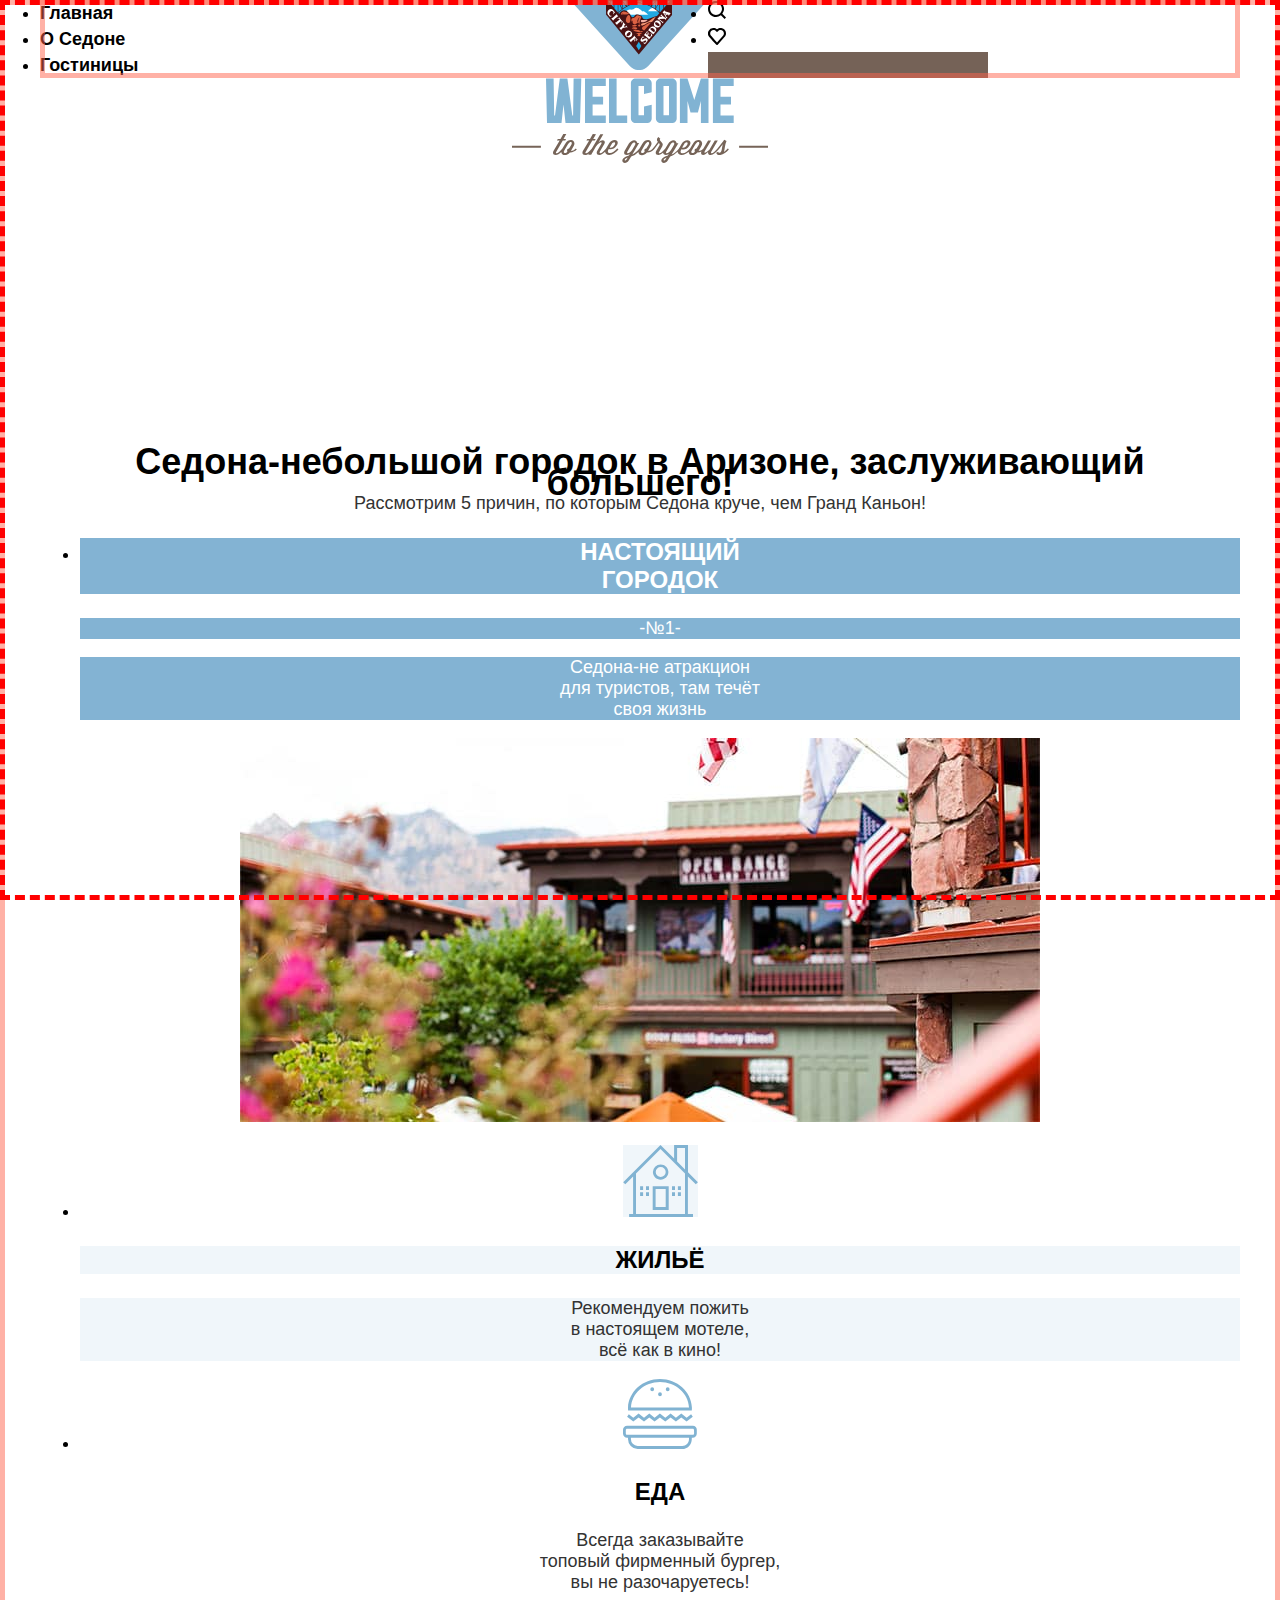
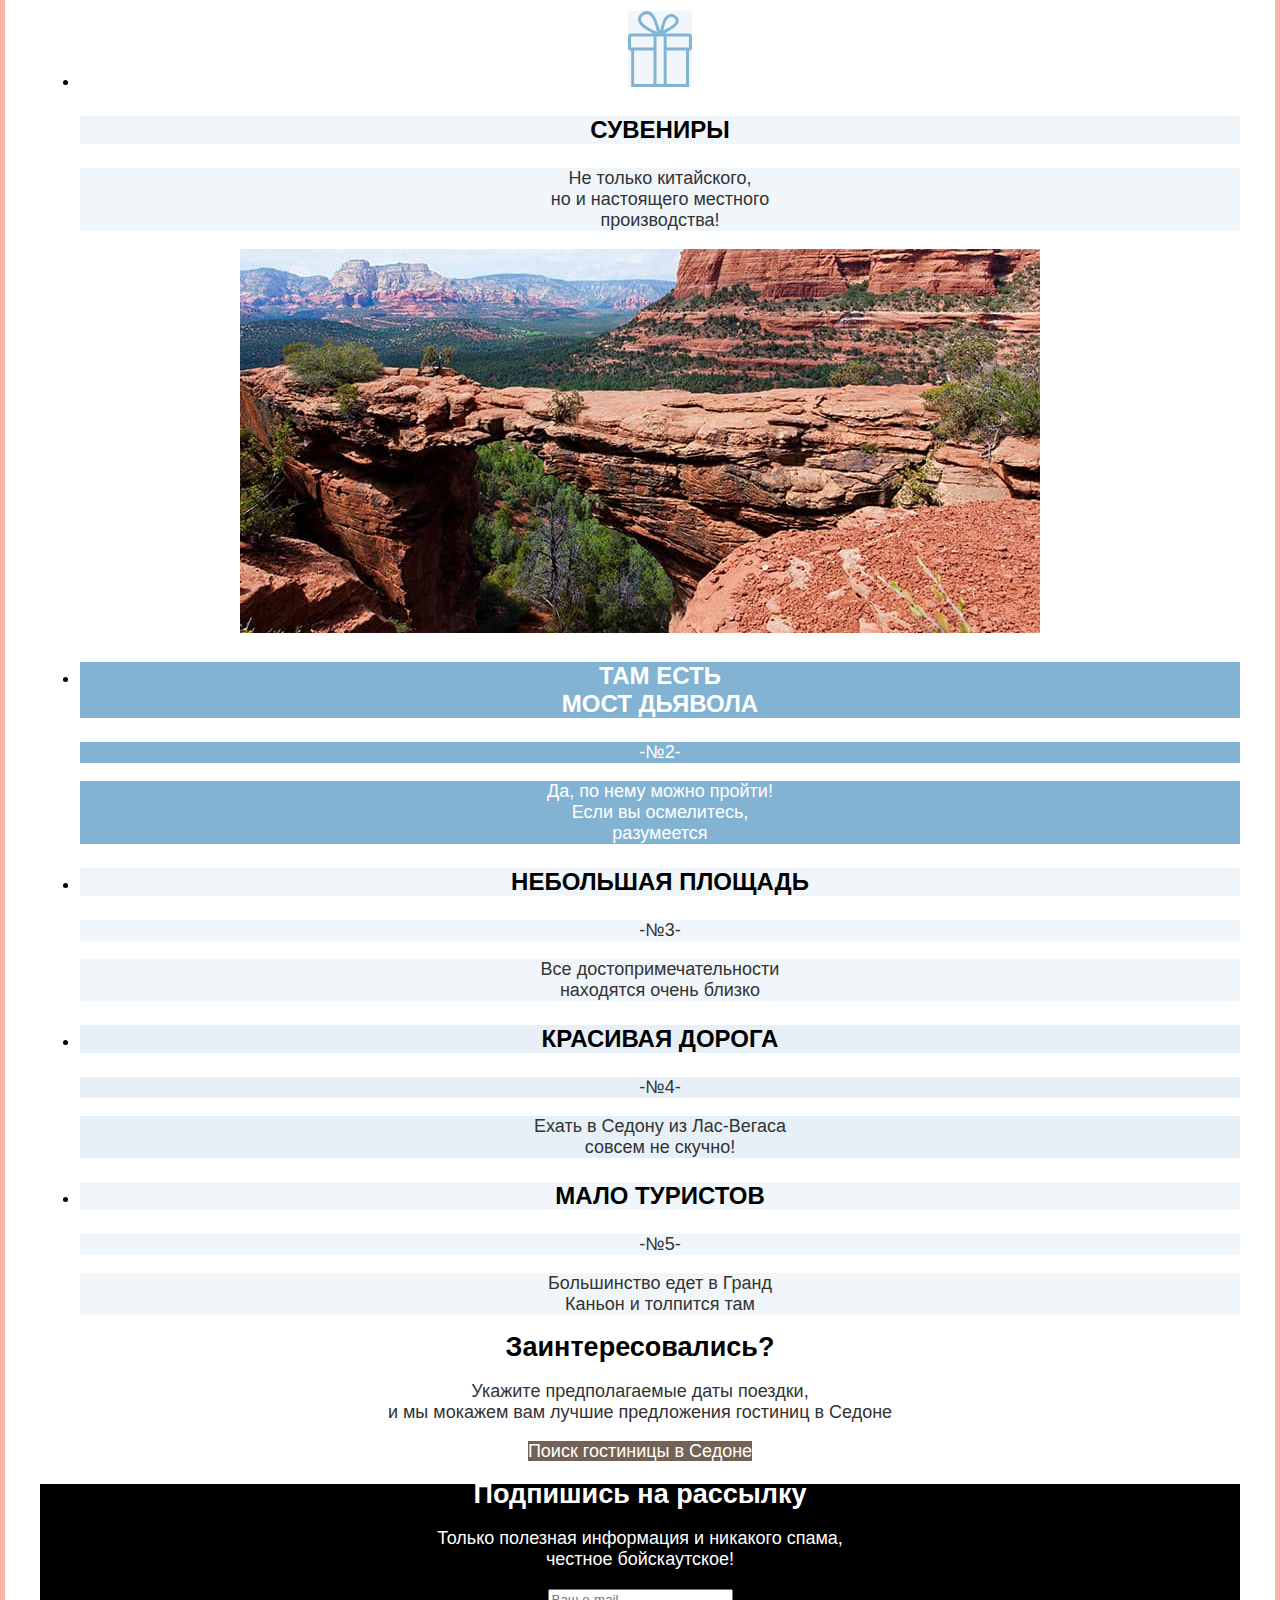
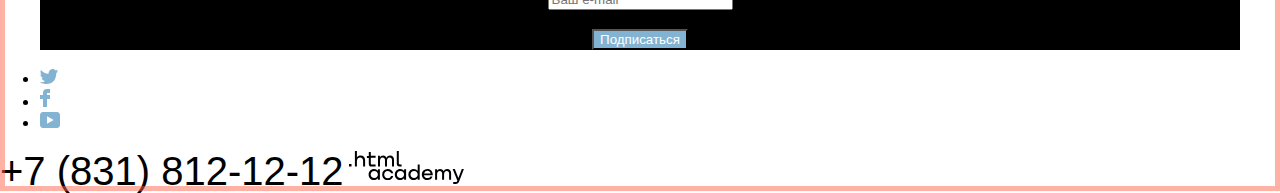
==== index.html @ d021b84a "главная" ====
<!DOCTYPE html>
<html lang="ru">

<head>
  <meta charset="UTF-8">
  <meta http-equiv="X-UA-Compatible" content="IE=edge">
  <meta name="viewport" content="width=device-width, initial-scale=1.0">
  <title>SEDONA</title>
  <link rel="stylesheet" href="styles/styles.css">
</head>

<body>
  <!-- Шапка -->
  <header class="page-header">
    <!--Навигация-->
    <nav class="navigation">
      <ul class="navigation-list">
        <li class="navigation-item">
          <a class="navigation-link" href="index.html">Главная</a>
        </li>
        <li class="navigation-item">
          <a class="navigation-link" href="about.html">О Седоне</a>
        </li>
        <li class="navigation-item">
          <a class="navigation-link" href="hotels.html">Гостиницы</a>
        </li>
      </ul>

      <!-- Лого -->
      <a class="navigation-logo" href="index.html">
        <img class="logo" src="images/header/logo.svg" width="138" height="70" alt="city of sedona">
      </a>

      <ul class="navigation-user">
        <li class="navigation-item">
          <a class="navigation-link" href="#">
            <span class="visually-hidden">Поиск</span>
            <img src="images/header/search.svg" alt="поиск">
          </a>
        </li>
        <li class="navigation-item">
          <a class="navigation-link" href="#">
            <span class="visually-hidden">Избранное</span>
            <img class="heart" src="images/header/heart.svg" alt="избранное">
          </a>
        </li>
        <li class="button-brown">
          <a class="navigation-link" href="catalog.html">
            <span class="visually-hidden">
              Хочу сюда
            </span>
          </a>
        </li>
      </ul>
    </nav>
  </header>
  <!--Основаная информация главной страницы-->
  <main class="main-container main-index">
    <div class="page-container">
      <img class="welcome" src="images/main/welcome.svg"
        alt="welcome to the gorgeous sedona because the grand canyon sucks!"><br>
      <!--<img class="divider" src="images/main/divider.svg" alt="разделитель содержимого на странице">-->
      <div class="intro">
        <h1 class="about">Седона-небольшой городок в Аризоне, заслуживающий большего!</h1>
        <p class="comparison">Рассмотрим 5 причин, по которым Седона круче, чем Гранд Каньон!</p>
      </div>
      <!--причины-->
      <section class="reasons">
        <h2 class="visually-hidden">причины чтобы поехать</h2>
        <div class="reasons-list">
          <ul class="reason">
            <li calss="true-city">
              <p class="reason-title coldblue-bg">Настоящий<br>городок</p>
              <p class="reason-number coldblue-bg">-№1-</p>
              <p class="reason-description coldblue-bg">Седона-не атракцион<br>для туристов, там течёт<br>своя жизнь</p>
            </li>
          </ul>
          <img class="reason-photo" src="images/main/city-view.jpg" alt="городской вид">
          <ul class="reason">
            <li>
              <img class="reason-icon coldgrey-bg" src="images/main/icon-house.svg" alt="иконка дома">
              <p class="reason-title coldgrey-bg">Жильё</p>
              <p class="reason-description coldgrey-bg">Рекомендуем пожить<br>в настоящем мотеле,<br>всё как в кино!</p>
            </li>
          </ul class="reason">
          <ul class="reason">
            <li>
              <img class="reason-icon" src="images/main/icon-food.svg" alt="иконка еды">
              <p class="reason-title">Еда</p>
              <p class="reason-description">Всегда заказывайте<br>топовый фирменный бургер,<br>вы не разочаруетесь!</p>
            </li>
          </ul>
          <ul class="reason">
            <li>
              <img class="reason-icon coldgrey-bg" src="images/main/icon-souvenirs.svg" alt="иконка сувениров">
              <p class="reason-title coldgrey-bg">Сувениры</p>
              <p class="reason-description coldgrey-bg">Не только китайского,<br>но и настоящего
                местного<br>производства!
              </p>
            </li>
          </ul>
          <img class="reason-photo" src="images/main/devil-bridge.jpg" alt="мост дьявола">
          <ul class="reason">
            <li>
              <p class="reason-title coldblue-bg">Там есть<br>мост дьявола</p>
              <p class="reason-number coldblue-bg">-№2-</p>
              <p class="reason-description coldblue-bg">Да, по нему можно пройти!<br>Если вы осмелитесь,<br>разумеется
              </p>
            </li>
          </ul>
          <ul class="reason">
            <li>
              <p class="reason-title coldgrey-bg">Небольшая площадь</p>
              <p class="reason-number coldgrey-bg">-№3-</p>
              <p class="reason-description coldgrey-bg">Все достопримечательности<br>находятся очень близко</p>
            </li>
          </ul>
          <ul class="reason">
            <li>
              <p class="reason-title warmgrey-bg">Красивая дорога</p>
              <p class="reason-number warmgrey-bg">-№4-</p>
              <p class="reason-description warmgrey-bg">Ехать в Седону из Лас-Вегаса<br>совсем не скучно!</p>
            </li>
          </ul>
          <ul class="reason">
            <li>
              <p class="reason-title coldgrey-bg">Мало туристов</p>
              <p class="reason-number coldgrey-bg">-№5-</p>
              <p class="reason-description coldgrey-bg">Большинство едет в Гранд<br>Каньон и толпится там</p>
            </li>
          </ul>
        </div>
      </section>
      <section class="interested">
        <h2>Заинтересовались?</h2>
        <p class="travel-date">Укажите предполагаемые даты поездки,<br> и мы мокажем вам лучшие предложения гостиниц в
          Седоне</p>
        <a class="button-brown" href="catalog.html">Поиск гостиницы в Седоне</a>
      </section>
      <!--подписка на рассылку-->
      <section class="mailing">
        <h2>Подпишись на рассылку</h2>
        <p>Только полезная информация и никакого спама,<br>честное бойскаутское!</p>
        <form action="https://echo.htmlacademy.ru/" method="post">
          <p class="newsletter-email">
            <label class="visually-hidden" for="newsletter-email">Email</label>
            <input class="field" placeholder="Ваш e-mail" type="email" name="newsletter-email" id="newsletter-email"
              required>
          </p>
          <button class="button button-azure" type="submit">Подписаться</button>
        </form>
      </section>
    </div>
  </main>
  <!--подвал-->
  <footer class="page-footer">
    <section class="footer-social">
      <h2 class="visually-hidden">соц сети</h2>
      <ul class="footer-social-list">
        <li class="footer-social-item">
          <a class="button" href="#">
            <span class="visually-hidden">twitter</span>
            <img class="twitter-icon" src="images/footer/social-twitter.svg" alt="иконка твиттера">
          </a>
        </li>
        <li class="footer-social-item">
          <a class="button" href="#">
            <span class="visually-hidden">facebook</span>
            <img class="facebook-icon" src="images/footer/social-facebook.svg" alt="иконка фейсбука">
          </a>
        </li>
        <li class="footer-social-item">
          <a class="button" href="#">
            <span class="visually-hidden">youtube</span>
            <img class="youtube-icon" src="images/footer/social-youtube.svg" alt="иконка ютуба">
          </a>
        </li>
      </ul>
    </section>
    <h2 class="visually-hidden">телефон для связи</h2>
    <a class="contacts-phone" href="tel:+78318121212">+7 (831) 812-12-12</a>
    <a class="promo" href="https://htmlacademy.ru/study">
      <span class="visually-hidden">Промо-ссылка</span>
      <img class="promo-link" src="images/footer/logo_htmlacademy.svg" alt="ссылка на сайт академии">
    </a>
  </footer>
</body>

</html>
---- styles/styles.css ----
@font-face {
  font-family: "PT Sans";
  font-style: normal;
  font-weight: 400;
  src: url("fonts/ptsans-400.woff2") format("woff2");
  font-display: swap;
}

@font-face {
  font-family: "PT Sans";
  font-style: normal;
  font-weight: 700;
  src: url("fonts/ptsans-700.woff2") format("woff2");
  font-display: swap;
}

html {
  height: 100%;
  outline: 5px dashed red;
  outline-offset: -5px;
}

body {
  margin: 0;
  display: flex;
  flex-direction: column;
  min-height: 100%;
  font-family: "PT Sans", sans-serif;
  font-size: 18px;
  line-height: 21px;
  color: #000000;
  background-color: #ffffff;
  outline: 5px solid rgba(255, 99, 78, 0.5);
  outline-offset: -5px;
}

.navigation {
  display: flex;
  width: 1200px;
  margin: 0 auto;
  outline: 5px solid rgba(255, 99, 78, 0.5);
  outline-offset: -5px;
}

.navigation-list {
  width: 530px;
  margin: 0;
  padding: 0;
}

.navigation-user {
  width: 280px;
  margin: 0;
  padding: 0;
}

.navigation-link {
  color: inherit;
  line-height: 26px;
  font-weight: 700;
  text-decoration: none;
  text-align: center;
}

.main-container {
  flex-grow: 1;
}

.main-index {
  color: inherit;
  background-color: inherit;
  background-image: url("C:/Users/Роман/Documents/GitHub/1897333-sedona-32/images/main/index-background.jpg");
  background-size: 100% auto;
  background-repeat: no-repeat;
  text-align: center;
}

.page-container {
  width: 1200px;
  margin: 0 auto;
}

.welcome {
  display: block;
  margin: 0 auto;
}

.about {
  margin: 0;
  padding: 0;
  color: #000000;
  background-color: #ffffff;
}

/*.divider {
  position: absolute;
  left: 0;
  width: 100% auto;
}*/

.comparison {
  margin: 0;
  padding: 0;
  color: #333333;
  background-color: #ffffff;
}

.reason-title {
  color: inherit;
  background-color: inherit;
  font-weight: 700;
  font-size: 24px;
  line-height: 28px;
  text-align: center;
  text-transform: uppercase;
}

.reason-number {
  color: #333333;
  font-weight: 400;
  font-size: 18px;
  line-height: 21px;
  text-align: center;
  text-transform: uppercase;
}

.reason-description {
  color: #333333;
  font-weight: 400;
  font-size: 18px;
  line-height: 21px;
}

.coldblue-bg {
  color: #ffffff;
  background-color: #83b3d3;
}

.coldgrey-bg {
  background-color: rgba(131, 179, 211, 0.12);
}

.warmgrey-bg {
  background-color: rgba(131, 179, 211, 0.2);
}
.travel-date {
  color: #333333;
  background-color: #ffffff;
}

.button-brown {
  color: #ffffff;
  background-color: #756257;
  text-decoration: none;
}

.mailing {
  color: #ffffff;
  background-color: #000000;
  background-image: url("C:/Users/Роман/Documents/GitHub/1897333-sedona-32/images/main/mailing-background.jpg");
  background-size: 100% auto;
  background-repeat: no-repeat;
  text-align: center;
}

.main-inner {
  color: #ffffff;
  background-color: #000000;
  background-image: url("C:/Users/Роман/Documents/GitHub/1897333-sedona-32/images/catalogue/catalogue-background.jpg");
  background-size: 100% auto;
  background-repeat: no-repeat;
  text-align: center;
}

.inner-header-title {
  font-style: normal;
  font-weight: 700;
  font-size: 60px;
  line-height: 78px;
}

.button-azure {
  color: #ffffff;
  background: #83b3d3;
}

.bg-white {
  color: #000000;
  background-color: #ffffff;
}

.stars-1 {
  background-image: url("C:/Users/Роман/Documents/GitHub/1897333-sedona-32/images/catalogue/star.svg");
  background-repeat: repeat-x;
  width: 18px;
}

.stars-2 {
  background-image: url("C:/Users/Роман/Documents/GitHub/1897333-sedona-32/images/catalogue/star.svg");
  background-repeat: repeat-x;
  width: 36px;
}

.stars-3 {
  background-image: url("C:/Users/Роман/Documents/GitHub/1897333-sedona-32/images/catalogue/star.svg");
  background-repeat: repeat-x;
  width: 54px;
}

.stars-4 {
  background-image: url("C:/Users/Роман/Documents/GitHub/1897333-sedona-32/images/catalogue/star.svg");
  background-repeat: repeat-x;
  width: 72px;
}

.stars-5 {
  background-image: url("C:/Users/Роман/Documents/GitHub/1897333-sedona-32/images/catalogue/star.svg");
  background-repeat: repeat-x;
  width: 90px;
}

.hotel-type {
  color: #333333;
  background-color: #ffffff;
}

.hotel-card-price {
  color: #333333;
  background-color: #ffffff;
}

.ratio-points {
  color: #333333;
  background-color: #f2f2f2;
}

.promise {
  color: #333333;
}

.email-field {
  color: #000000;
  background-color: #f2f2f2;
}

.contacts-phone {
  font-weight: 400;
  font-size: 40px;
  line-height: 40px;
  text-align: center;
  text-transform: uppercase;
  color: #000000;
  background-color: #ffffff;
  text-decoration: none;
}

.visually-hidden {
  display: none;
}
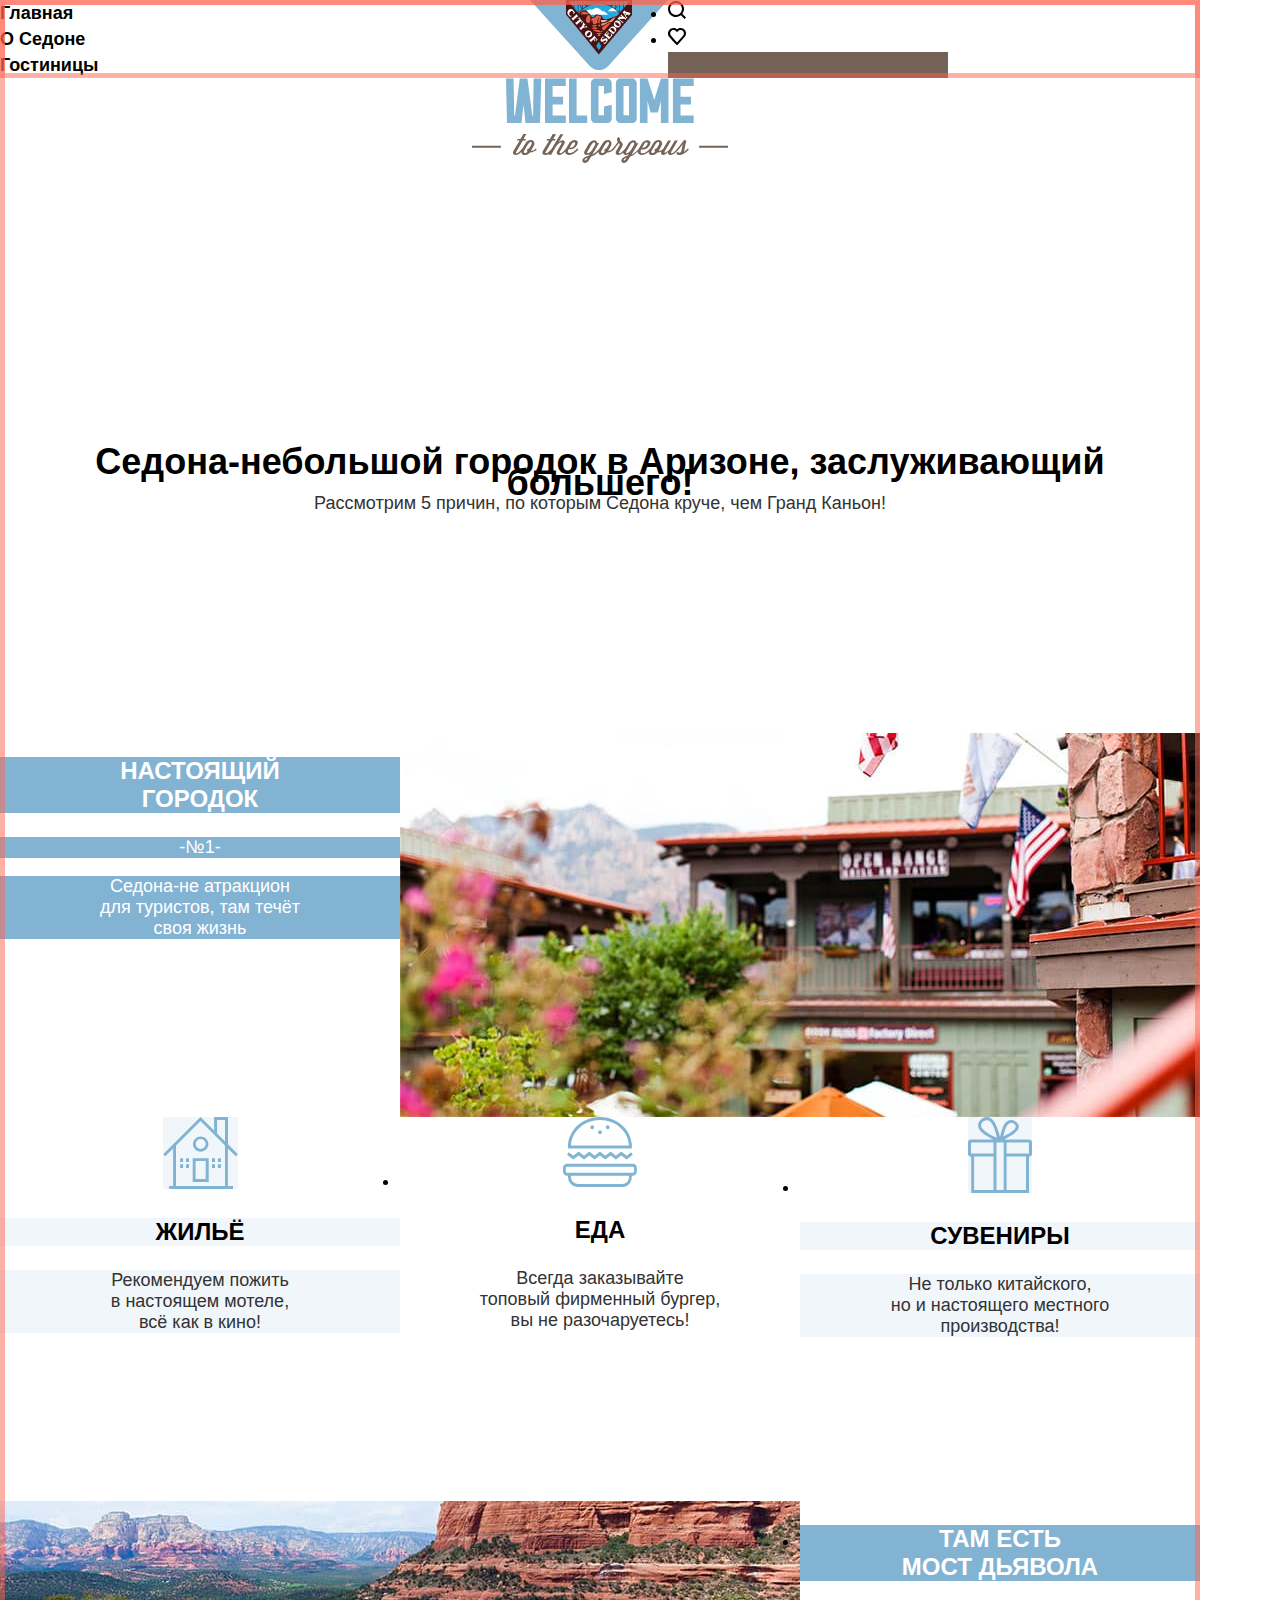
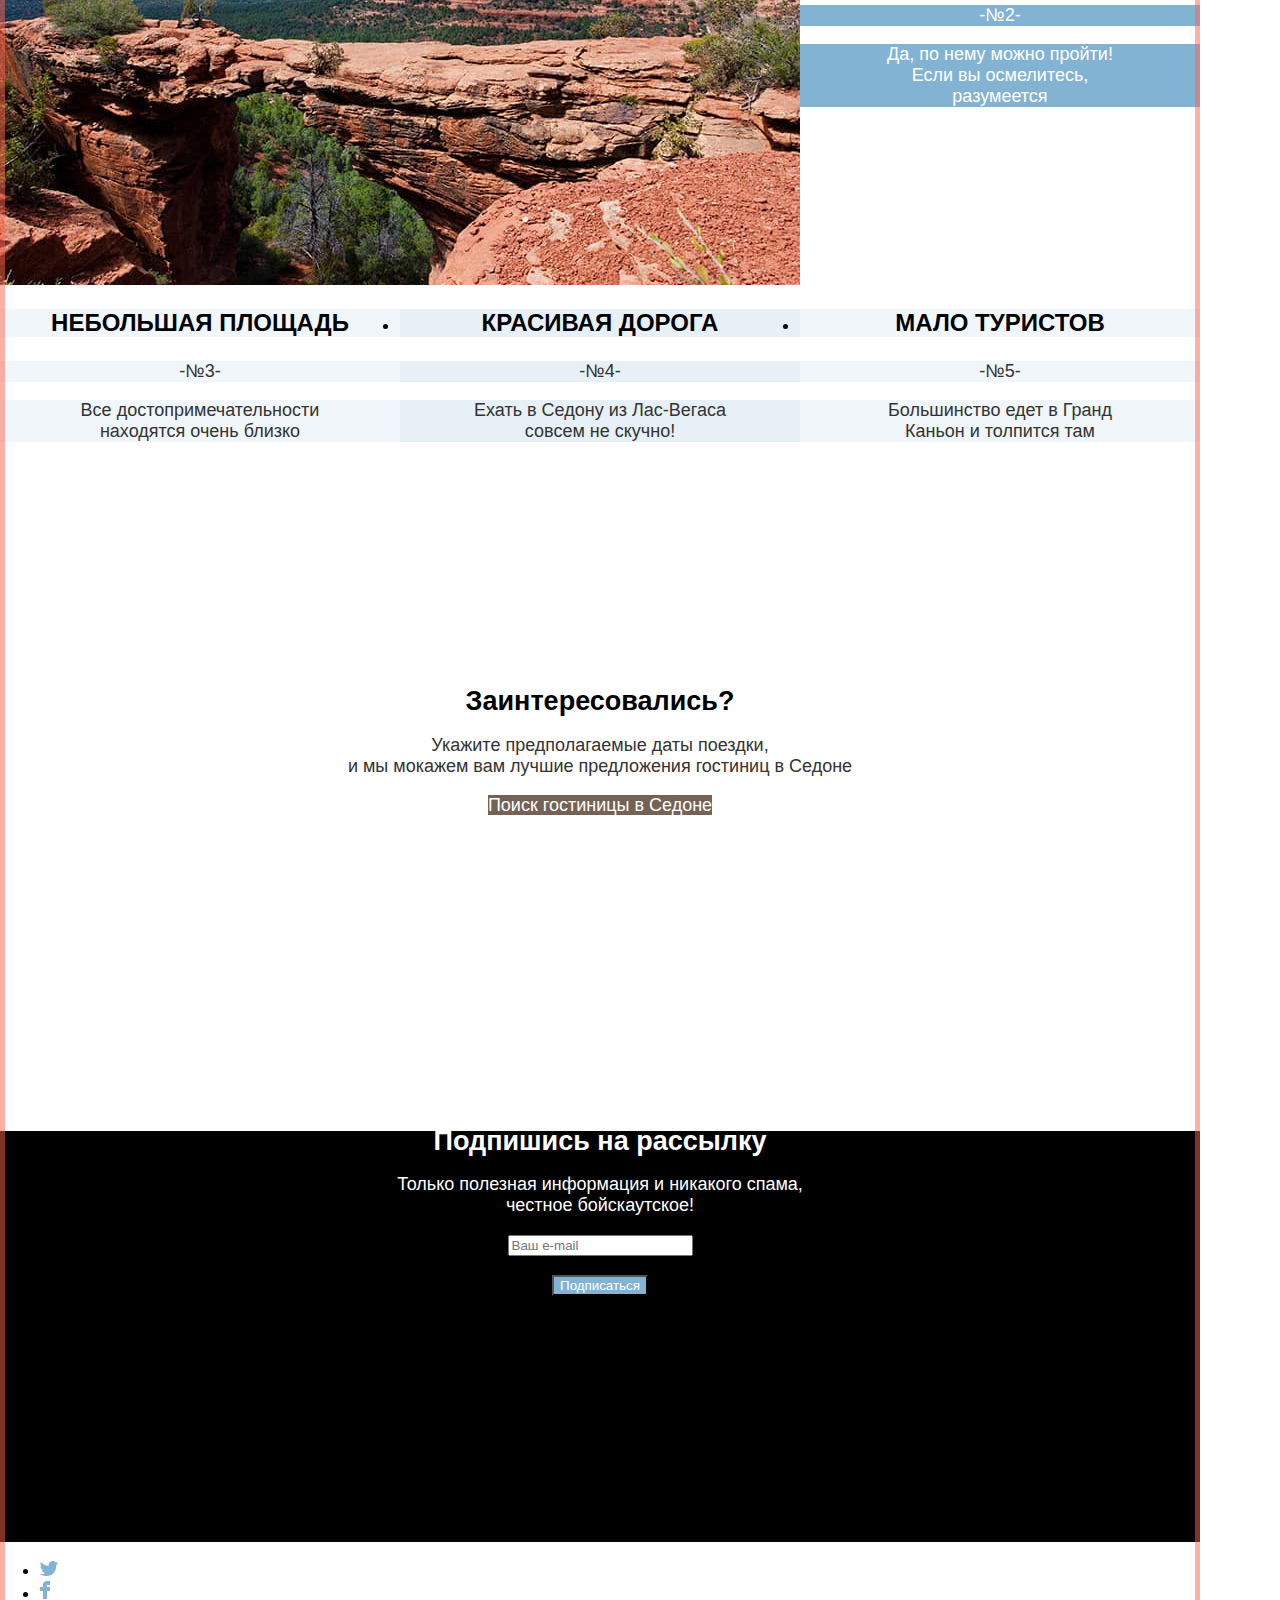
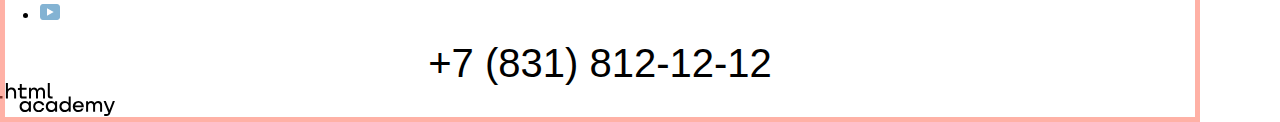
==== commit 3bb9decd: "главная" ====
--- a/index.html
+++ b/index.html
@@ -59,7 +59,6 @@
     <div class="page-container">
       <img class="welcome" src="images/main/welcome.svg"
         alt="welcome to the gorgeous sedona because the grand canyon sucks!"><br>
-      <!--<img class="divider" src="images/main/divider.svg" alt="разделитель содержимого на странице">-->
       <div class="intro">
         <h1 class="about">Седона-небольшой городок в Аризоне, заслуживающий большего!</h1>
         <p class="comparison">Рассмотрим 5 причин, по которым Седона круче, чем Гранд Каньон!</p>
@@ -155,11 +154,11 @@
   <!--подвал-->
   <footer class="page-footer">
     <section class="footer-social">
-      <h2 class="visually-hidden">соц сети</h2>
+      <h2 class="visually-hidden">соц.сети.</h2>
       <ul class="footer-social-list">
         <li class="footer-social-item">
           <a class="button" href="#">
-            <span class="visually-hidden">twitter</span>
+            <span class="visually-hidden">Twitter</span>
             <img class="twitter-icon" src="images/footer/social-twitter.svg" alt="иконка твиттера">
           </a>
         </li>
@@ -171,13 +170,13 @@
         </li>
         <li class="footer-social-item">
           <a class="button" href="#">
-            <span class="visually-hidden">youtube</span>
+            <span class="visually-hidden">Youtube</span>
             <img class="youtube-icon" src="images/footer/social-youtube.svg" alt="иконка ютуба">
           </a>
         </li>
       </ul>
     </section>
-    <h2 class="visually-hidden">телефон для связи</h2>
+    <h2 class="visually-hidden">Телефон для связи</h2>
     <a class="contacts-phone" href="tel:+78318121212">+7 (831) 812-12-12</a>
     <a class="promo" href="https://htmlacademy.ru/study">
       <span class="visually-hidden">Промо-ссылка</span>
--- a/styles/styles.css
+++ b/styles/styles.css
@@ -16,12 +16,11 @@
 
 html {
   height: 100%;
-  outline: 5px dashed red;
-  outline-offset: -5px;
 }
 
 body {
   margin: 0;
+  width: 1200px;
   display: flex;
   flex-direction: column;
   min-height: 100%;
@@ -85,6 +84,12 @@
   margin: 0 auto;
 }
 
+.intro {
+  height: 282px;
+  margin: 0;
+  padding: 0;
+}
+
 .about {
   margin: 0;
   padding: 0;
@@ -103,6 +108,32 @@
   padding: 0;
   color: #333333;
   background-color: #ffffff;
+}
+
+/*не работает
+.reasons {
+  width: 1200px;
+  margin: 0 auto;
+}
+*/
+
+.reason {
+  margin: 0;
+  padding: 0;
+  width: 400px;
+  height: 384px;
+}
+
+.reason-photo {
+  width: 800;
+  height: 384;
+}
+.reasons-list {
+  display: flex;
+  flex-wrap: wrap;
+  width: 1200px;
+  margin: 0;
+  padding: 0;
 }
 
 .reason-title {
@@ -154,6 +185,10 @@
   text-decoration: none;
 }
 
+.interested {
+  height: 417px;
+}
+
 .mailing {
   color: #ffffff;
   background-color: #000000;
@@ -161,6 +196,7 @@
   background-size: 100% auto;
   background-repeat: no-repeat;
   text-align: center;
+  height: 411px;
 }
 
 .main-inner {
@@ -189,31 +225,31 @@
   background-color: #ffffff;
 }
 
-.stars-1 {
+.ratio-stars-1 {
   background-image: url("C:/Users/Роман/Documents/GitHub/1897333-sedona-32/images/catalogue/star.svg");
   background-repeat: repeat-x;
   width: 18px;
 }
 
-.stars-2 {
+.ratio-stars-2 {
   background-image: url("C:/Users/Роман/Documents/GitHub/1897333-sedona-32/images/catalogue/star.svg");
   background-repeat: repeat-x;
   width: 36px;
 }
 
-.stars-3 {
+.ratio-stars-3 {
   background-image: url("C:/Users/Роман/Documents/GitHub/1897333-sedona-32/images/catalogue/star.svg");
   background-repeat: repeat-x;
   width: 54px;
 }
 
-.stars-4 {
+.ratio-stars-4 {
   background-image: url("C:/Users/Роман/Documents/GitHub/1897333-sedona-32/images/catalogue/star.svg");
   background-repeat: repeat-x;
   width: 72px;
 }
 
-.stars-5 {
+.ratio-stars-5 {
   background-image: url("C:/Users/Роман/Documents/GitHub/1897333-sedona-32/images/catalogue/star.svg");
   background-repeat: repeat-x;
   width: 90px;
@@ -257,3 +293,24 @@
 .visually-hidden {
   display: none;
 }
+
+/*
+.page-footer {
+  height: 120px;
+  display: flex;
+  width: 1200px;
+  margin: 0 auto;
+  justify-content: center;
+}
+*/
+
+.footer-social {
+  display: flex;
+  justify-content: left;
+  margin: 0;
+  padding: 0;
+}
+.contacts-phone {
+  display: flex;
+  justify-content: center;
+}
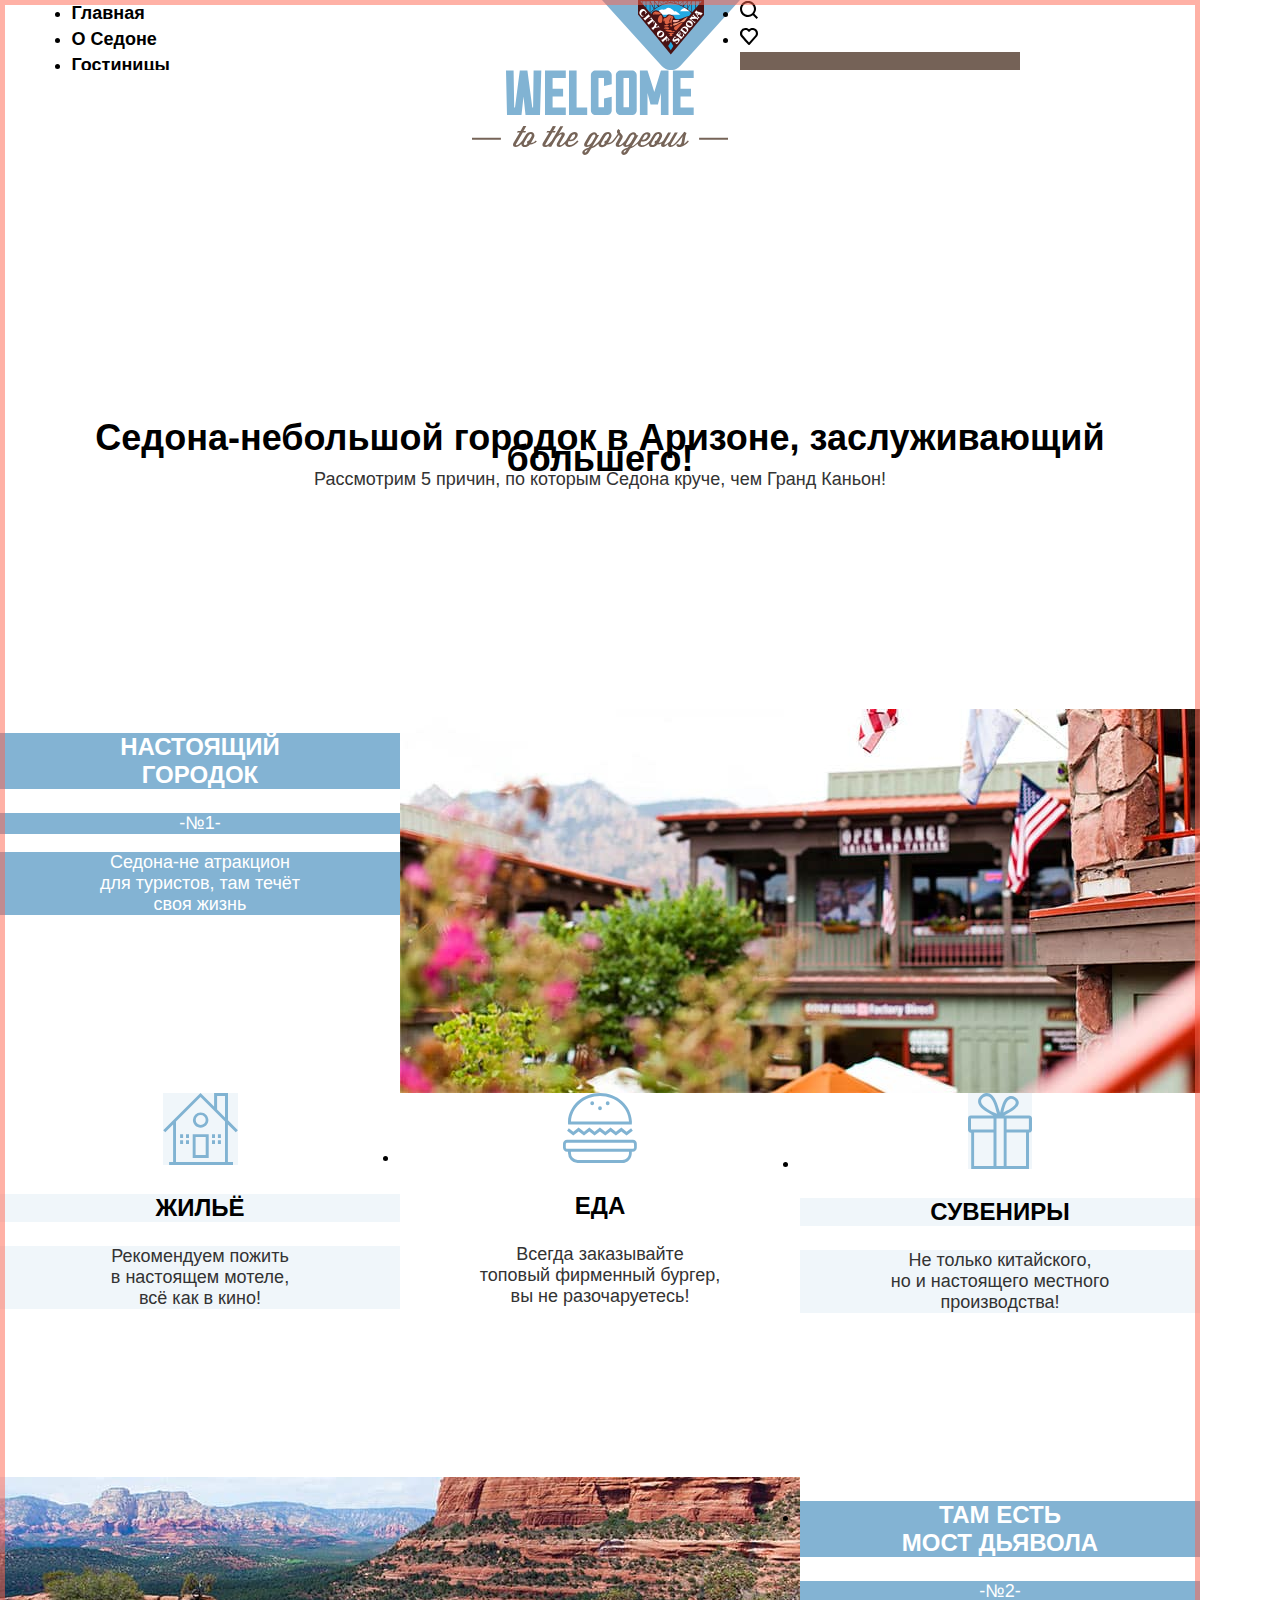
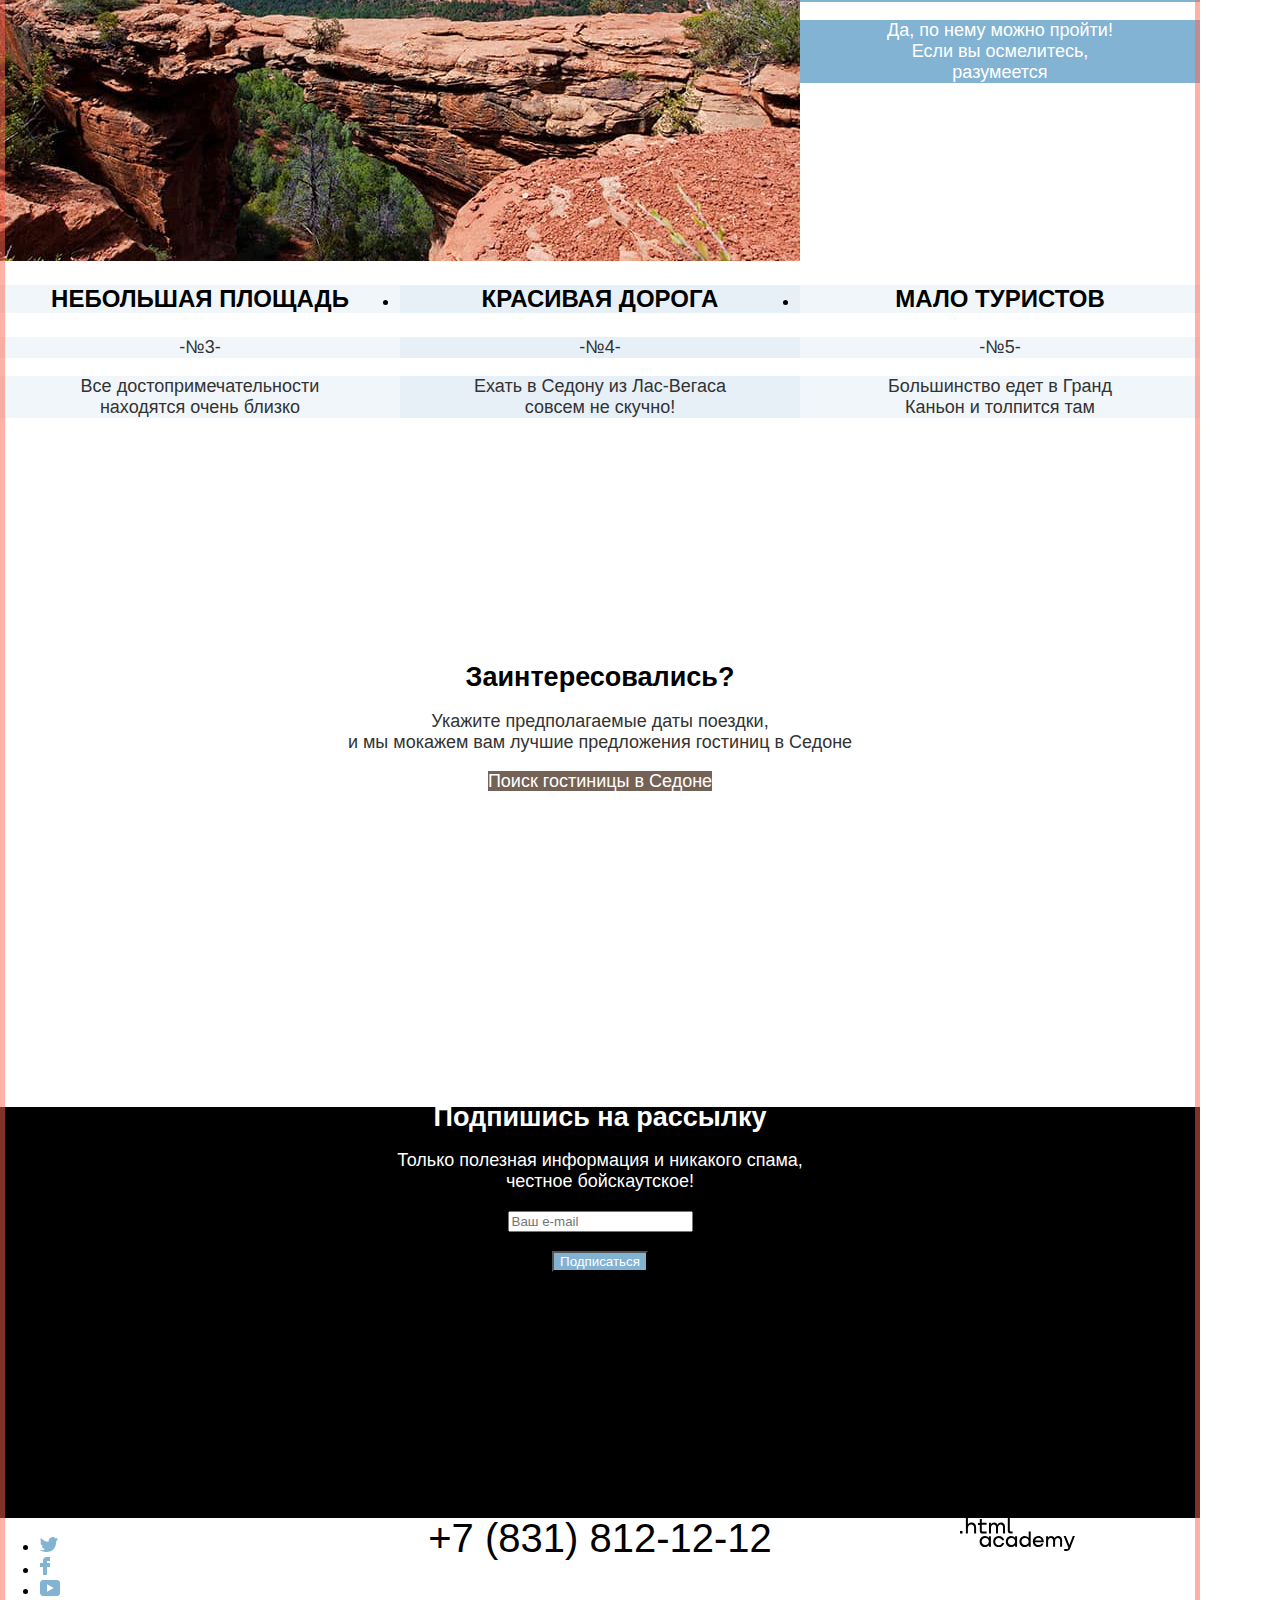
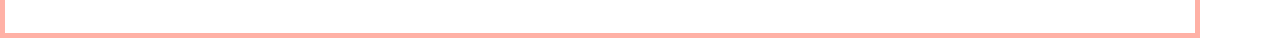
==== commit a96ee656: "обернул в divы" ====
--- a/index.html
+++ b/index.html
@@ -131,23 +131,27 @@
         </div>
       </section>
       <section class="interested">
-        <h2>Заинтересовались?</h2>
-        <p class="travel-date">Укажите предполагаемые даты поездки,<br> и мы мокажем вам лучшие предложения гостиниц в
-          Седоне</p>
-        <a class="button-brown" href="catalog.html">Поиск гостиницы в Седоне</a>
+        <div class="interested-container">
+          <h2>Заинтересовались?</h2>
+          <p class="travel-date">Укажите предполагаемые даты поездки,<br> и мы мокажем вам лучшие предложения гостиниц в
+            Седоне</p>
+          <a class="button-brown" href="catalog.html">Поиск гостиницы в Седоне</a>
+        </div>
       </section>
       <!--подписка на рассылку-->
       <section class="mailing">
-        <h2>Подпишись на рассылку</h2>
-        <p>Только полезная информация и никакого спама,<br>честное бойскаутское!</p>
-        <form action="https://echo.htmlacademy.ru/" method="post">
-          <p class="newsletter-email">
-            <label class="visually-hidden" for="newsletter-email">Email</label>
-            <input class="field" placeholder="Ваш e-mail" type="email" name="newsletter-email" id="newsletter-email"
-              required>
-          </p>
-          <button class="button button-azure" type="submit">Подписаться</button>
-        </form>
+        <div class="mailing-container">
+          <h2>Подпишись на рассылку</h2>
+          <p>Только полезная информация и никакого спама,<br>честное бойскаутское!</p>
+          <form action="https://echo.htmlacademy.ru/" method="post">
+            <p class="newsletter-email">
+              <label class="visually-hidden" for="newsletter-email">Email</label>
+              <input class="field" placeholder="Ваш e-mail" type="email" name="newsletter-email" id="newsletter-email"
+                required>
+            </p>
+            <button class="button button-azure" type="submit">Подписаться</button>
+          </form>
+        </div>
       </section>
     </div>
   </main>
--- a/styles/styles.css
+++ b/styles/styles.css
@@ -34,11 +34,10 @@
 }
 
 .navigation {
-  display: flex;
-  width: 1200px;
-  margin: 0 auto;
-  outline: 5px solid rgba(255, 99, 78, 0.5);
-  outline-offset: -5px;
+  height: 70px;
+  display: flex;
+  width: 1057px;
+  margin: 0 auto;
 }
 
 .navigation-list {
@@ -79,9 +78,16 @@
   margin: 0 auto;
 }
 
-.welcome {
-  display: block;
-  margin: 0 auto;
+.divider {
+  width: 1200px;
+  height: 67px;
+  content: url("C:/Users/Роман/Documents/GitHub/1897333-sedona-32/images/main/divider.svg");
+}
+
+.welcome::after {
+  height: 485px;
+  margin: 0 auto;
+  padding: 0;
 }
 
 .intro {
@@ -97,11 +103,11 @@
   background-color: #ffffff;
 }
 
-/*.divider {
+.divider {
   position: absolute;
   left: 0;
-  width: 100% auto;
-}*/
+  width: 1200;
+}
 
 .comparison {
   margin: 0;
@@ -201,11 +207,16 @@
 
 .main-inner {
   color: #ffffff;
-  background-color: #000000;
+  background-color: #ffffff;
   background-image: url("C:/Users/Роман/Documents/GitHub/1897333-sedona-32/images/catalogue/catalogue-background.jpg");
   background-size: 100% auto;
   background-repeat: no-repeat;
   text-align: center;
+}
+
+.main-inner-container {
+  width: 1056px;
+  margin: 0 auto;
 }
 
 .inner-header-title {
@@ -215,6 +226,39 @@
   line-height: 78px;
 }
 
+.breadcrumbs {
+  display: flex;
+}
+
+.hotel-parameter {
+  display: flex;
+}
+
+.hotel-card {
+  width: 1056px;
+  display: flex;
+  justify-content: space-around;
+  align-items: center;
+  border-top: 1px solid #e6e6e6;
+  margin: 0;
+  padding: 0;
+}
+
+.hotel-card-image {
+  width: 180px;
+  height: 120px;
+}
+
+.button-more-info {
+  width: 151px;
+  height: 37px;
+}
+
+.button-add-to-wishlist {
+  width: 160px;
+  height: 37px;
+}
+
 .button-azure {
   color: #ffffff;
   background: #83b3d3;
@@ -268,6 +312,36 @@
 .ratio-points {
   color: #333333;
   background-color: #f2f2f2;
+  width: 160px;
+  height: 37px;
+}
+
+.pagination-show-more {
+  width: 625px;
+  height: 55px;
+}
+
+.pagination {
+  display: flex;
+  justify-content: left;
+  margin-right: 8px;
+}
+
+.pagination-item {
+  width: 55px;
+  height: 55px;
+  font-size: 20px;
+  line-height: 26px;
+  display: flex;
+  align-items: center;
+  text-align: center;
+  text-transform: uppercase;
+  margin-right: 8px;
+}
+
+.pages {
+  display: flex;
+  justify-content: space-between;
 }
 
 .promise {
@@ -290,11 +364,6 @@
   text-decoration: none;
 }
 
-.visually-hidden {
-  display: none;
-}
-
-/*
 .page-footer {
   height: 120px;
   display: flex;
@@ -302,15 +371,38 @@
   margin: 0 auto;
   justify-content: center;
 }
-*/
 
 .footer-social {
   display: flex;
+  flex-direction: row;
   justify-content: left;
-  margin: 0;
-  padding: 0;
-}
+  width: 240px;
+  height: 50px;
+  margin: 0;
+  padding: 0;
+}
+
 .contacts-phone {
   display: flex;
-  justify-content: center;
-}
+  justify-content: space-around;
+  width: 720px;
+  height: 50px;
+  margin: 0 auto;
+  padding: 0;
+}
+
+.promo {
+  width: 240px;
+  height: 50px;
+}
+
+.visually-hidden {
+  position: absolute;
+  width: 1px;
+  height: 1px;
+  margin: -1px;
+  padding: 0;
+  border: 0;
+  clip: rect(0 0 0 0);
+  overflow: hidden;
+}
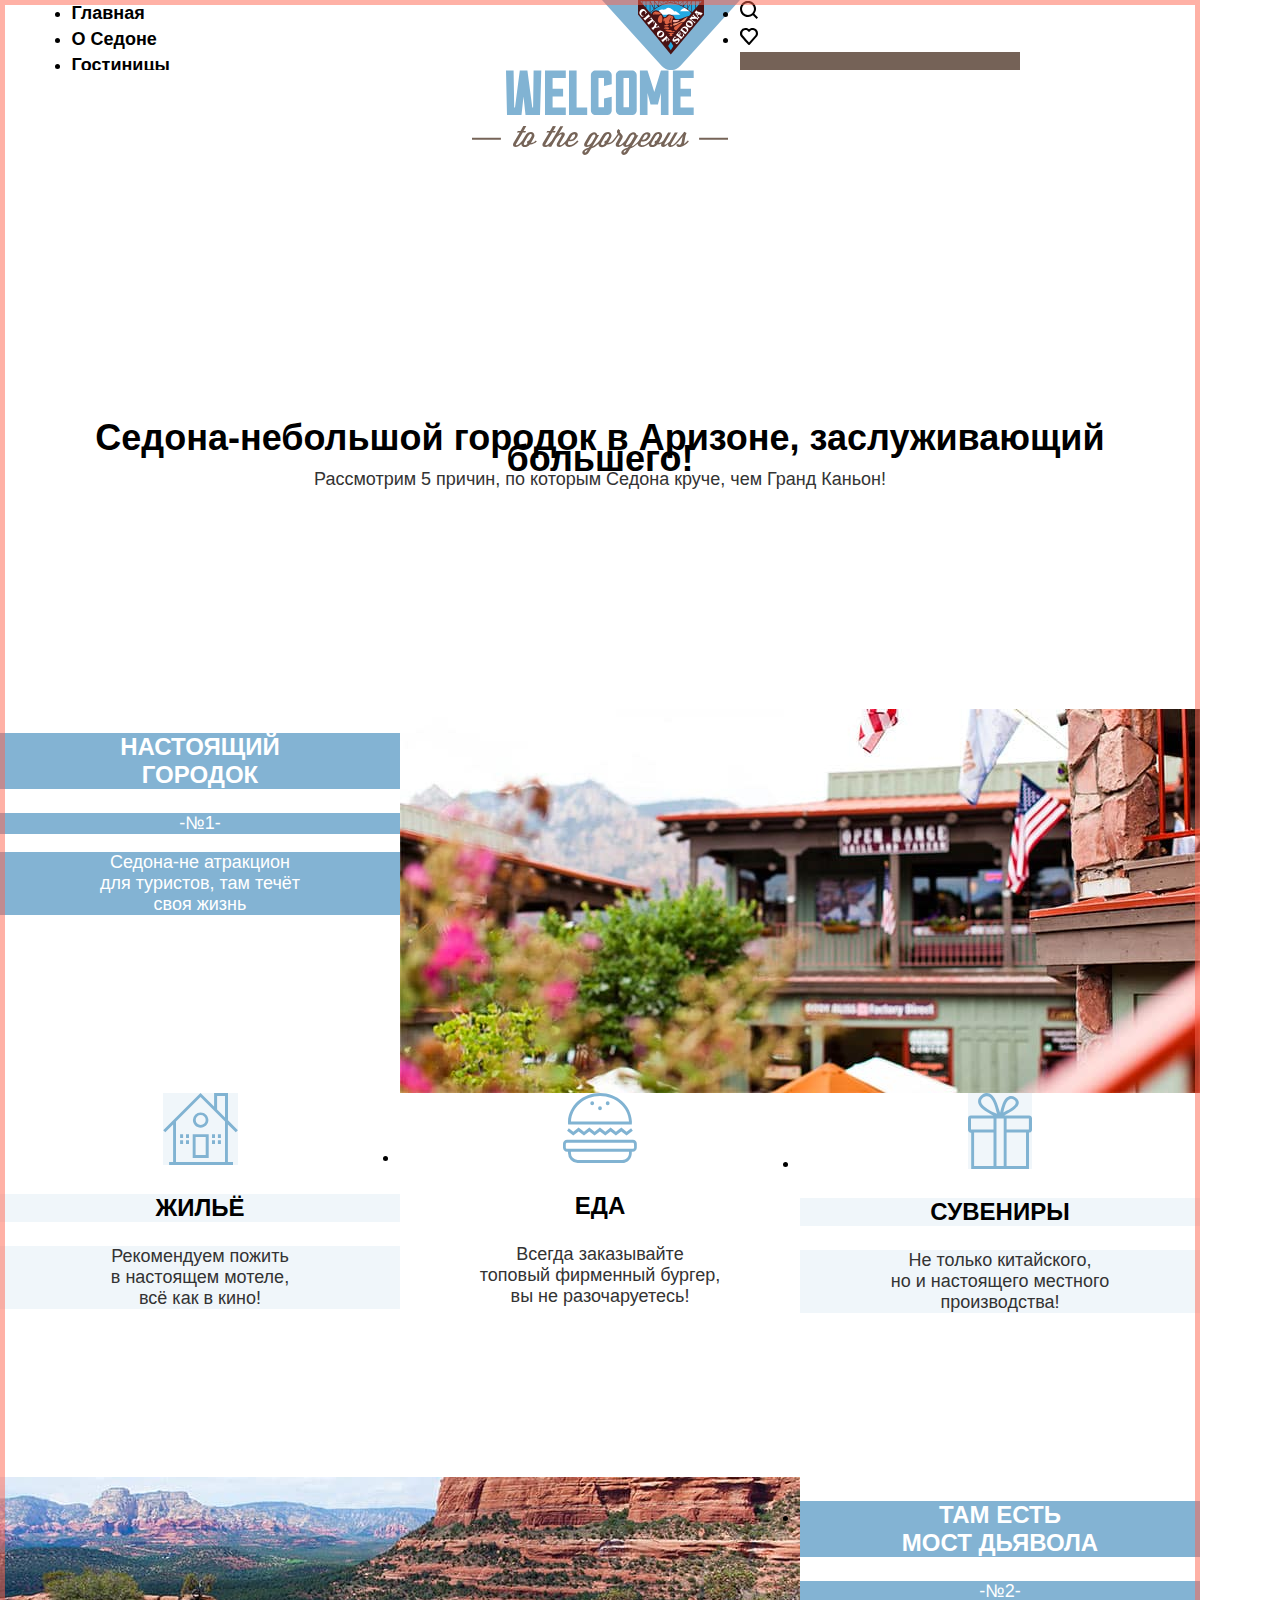
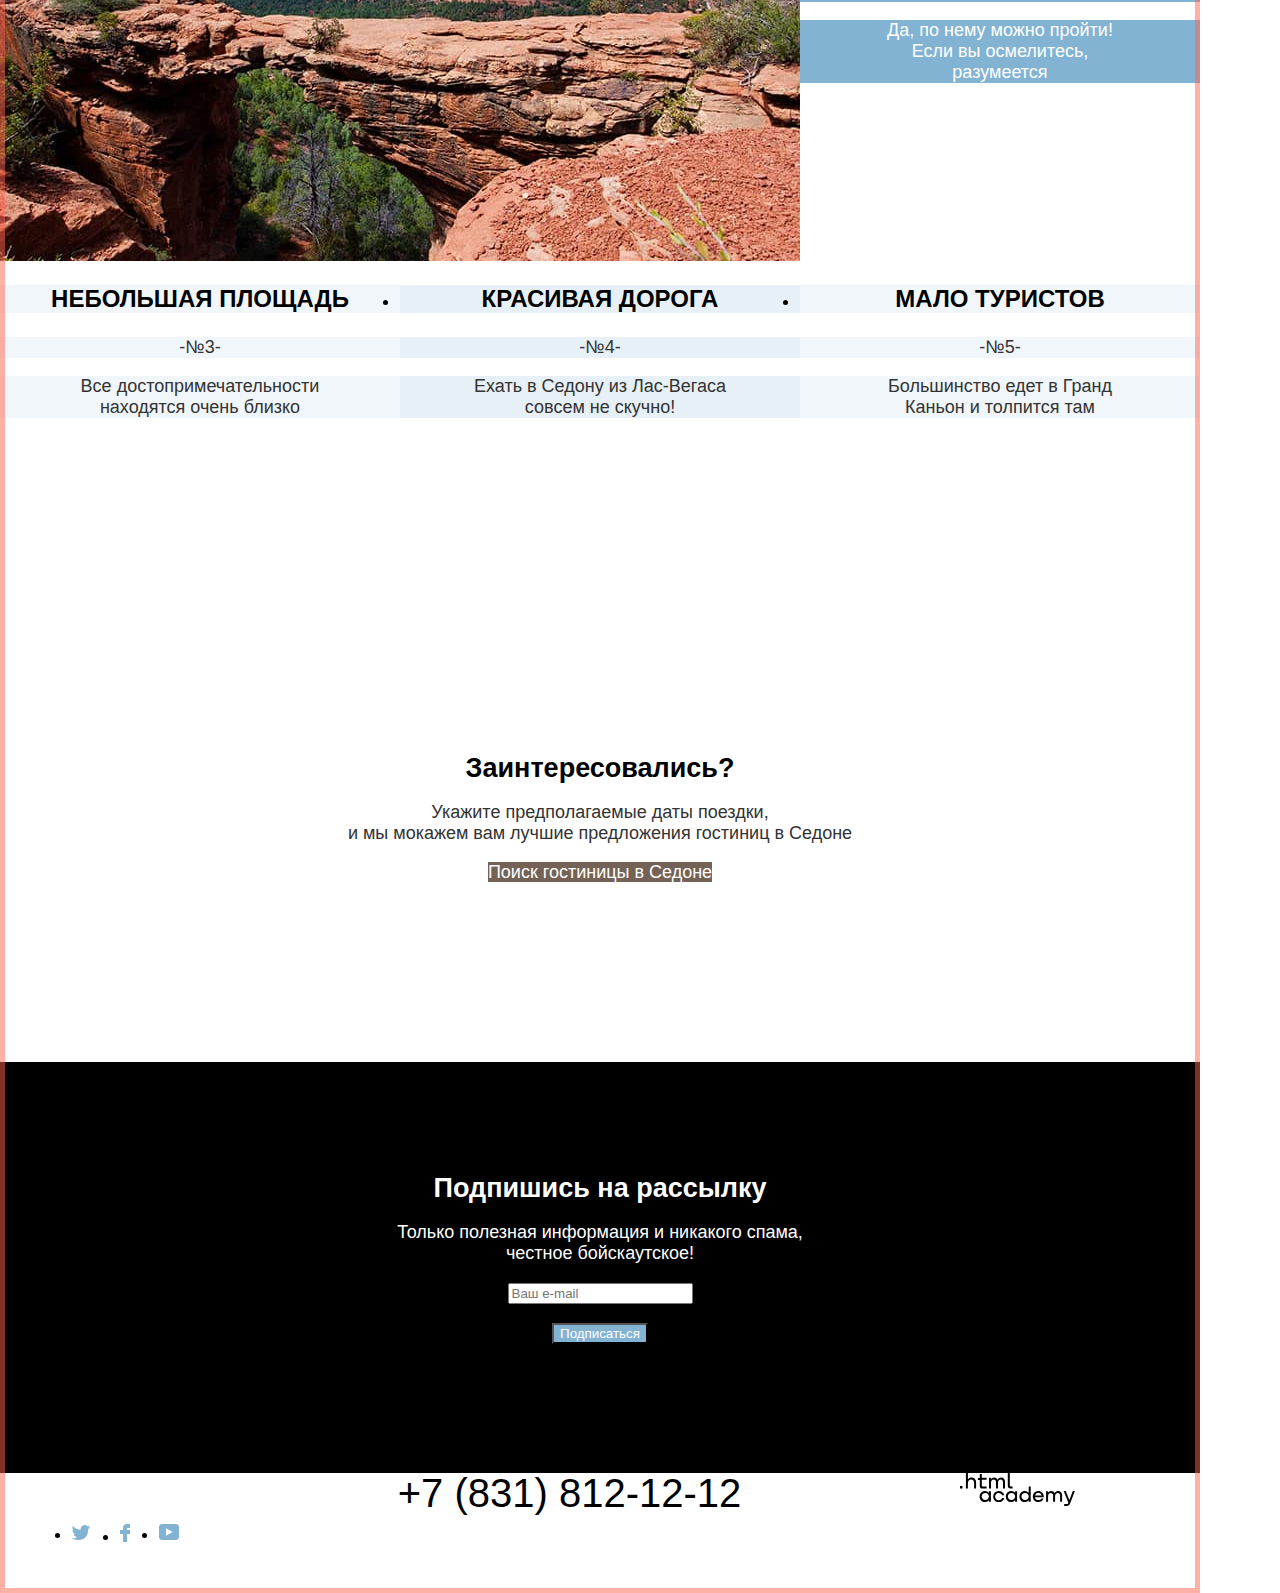
==== commit db909755: "главная" ====
--- a/index.html
+++ b/index.html
@@ -135,7 +135,7 @@
           <h2>Заинтересовались?</h2>
           <p class="travel-date">Укажите предполагаемые даты поездки,<br> и мы мокажем вам лучшие предложения гостиниц в
             Седоне</p>
-          <a class="button-brown" href="catalog.html">Поиск гостиницы в Седоне</a>
+          <a class="button-brown looking-for-hotel" href="catalog.html">Поиск гостиницы в Седоне</a>
         </div>
       </section>
       <!--подписка на рассылку-->
@@ -143,14 +143,16 @@
         <div class="mailing-container">
           <h2>Подпишись на рассылку</h2>
           <p>Только полезная информация и никакого спама,<br>честное бойскаутское!</p>
-          <form action="https://echo.htmlacademy.ru/" method="post">
-            <p class="newsletter-email">
-              <label class="visually-hidden" for="newsletter-email">Email</label>
-              <input class="field" placeholder="Ваш e-mail" type="email" name="newsletter-email" id="newsletter-email"
-                required>
-            </p>
-            <button class="button button-azure" type="submit">Подписаться</button>
-          </form>
+          <div class="subscription-form">
+            <form action="https://echo.htmlacademy.ru/" method="post">
+              <p class="newsletter-email">
+                <label class="visually-hidden" for="newsletter-email">Email</label>
+                <input class="field" placeholder="Ваш e-mail" type="email" name="newsletter-email" id="newsletter-email"
+                  required>
+              </p>
+              <button class="button-subscribe button-azure" type="submit">Подписаться</button>
+            </form>
+          </div>
         </div>
       </section>
     </div>
@@ -168,7 +170,7 @@
         </li>
         <li class="footer-social-item">
           <a class="button" href="#">
-            <span class="visually-hidden">facebook</span>
+            <span class="visually-hidden">Facebook</span>
             <img class="facebook-icon" src="images/footer/social-facebook.svg" alt="иконка фейсбука">
           </a>
         </li>
--- a/styles/styles.css
+++ b/styles/styles.css
@@ -195,7 +195,12 @@
   height: 417px;
 }
 
+.interested-container {
+  padding-top: 91px;
+}
+
 .mailing {
+  display: block;
   color: #ffffff;
   background-color: #000000;
   background-image: url("C:/Users/Роман/Documents/GitHub/1897333-sedona-32/images/main/mailing-background.jpg");
@@ -205,6 +210,10 @@
   height: 411px;
 }
 
+.mailing-container {
+  padding-top: 94px;
+}
+
 .main-inner {
   color: #ffffff;
   background-color: #ffffff;
@@ -366,20 +375,24 @@
 
 .page-footer {
   height: 120px;
-  display: flex;
-  width: 1200px;
-  margin: 0 auto;
-  justify-content: center;
+  width: 1200px;
+  display: flex;
+  margin: 0 auto;
+  align-content: center;
+}
+
+.footer-social-list {
+  display: flex;
+  justify-content: space-between;
+  width: 107px;
+  height: 18px;
+  margin-left: 72px;
+  padding: 0;
+  align-self: center;
 }
 
 .footer-social {
-  display: flex;
-  flex-direction: row;
-  justify-content: left;
-  width: 240px;
-  height: 50px;
-  margin: 0;
-  padding: 0;
+  align-content: center;
 }
 
 .contacts-phone {
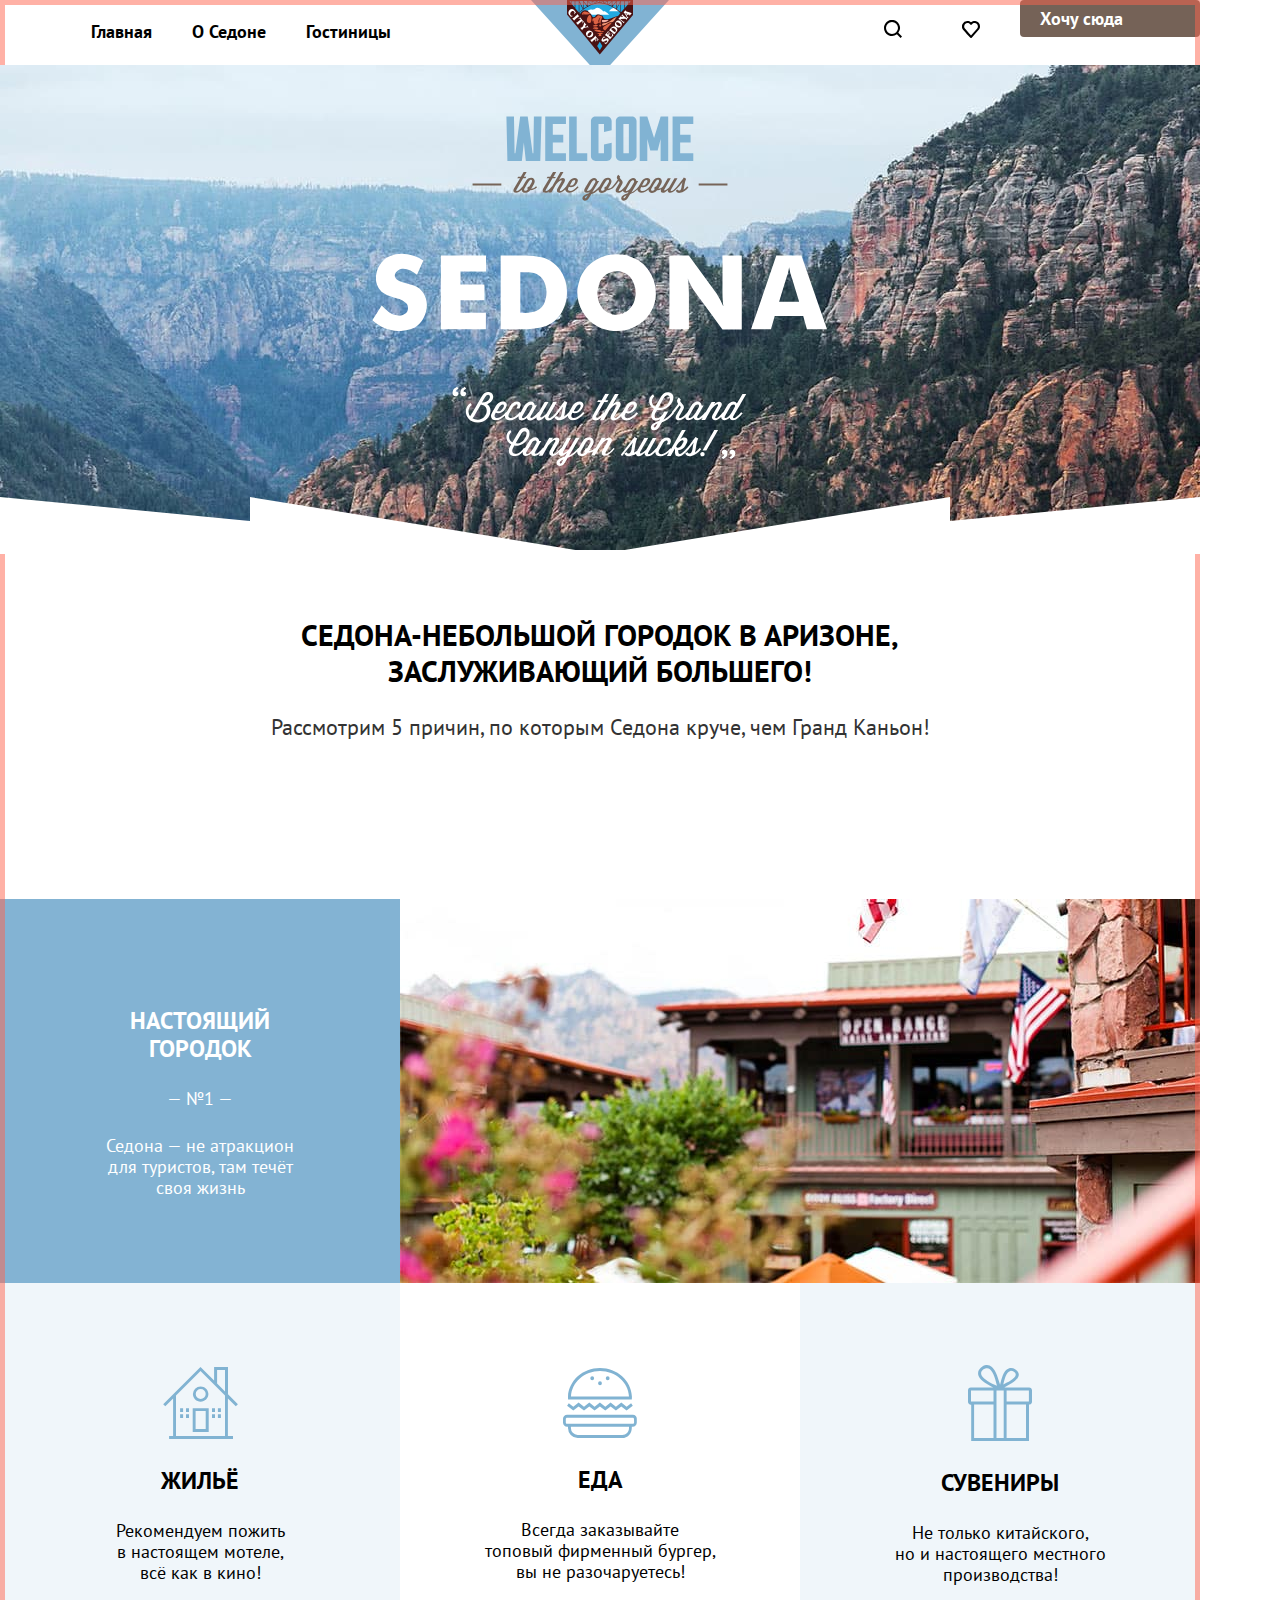
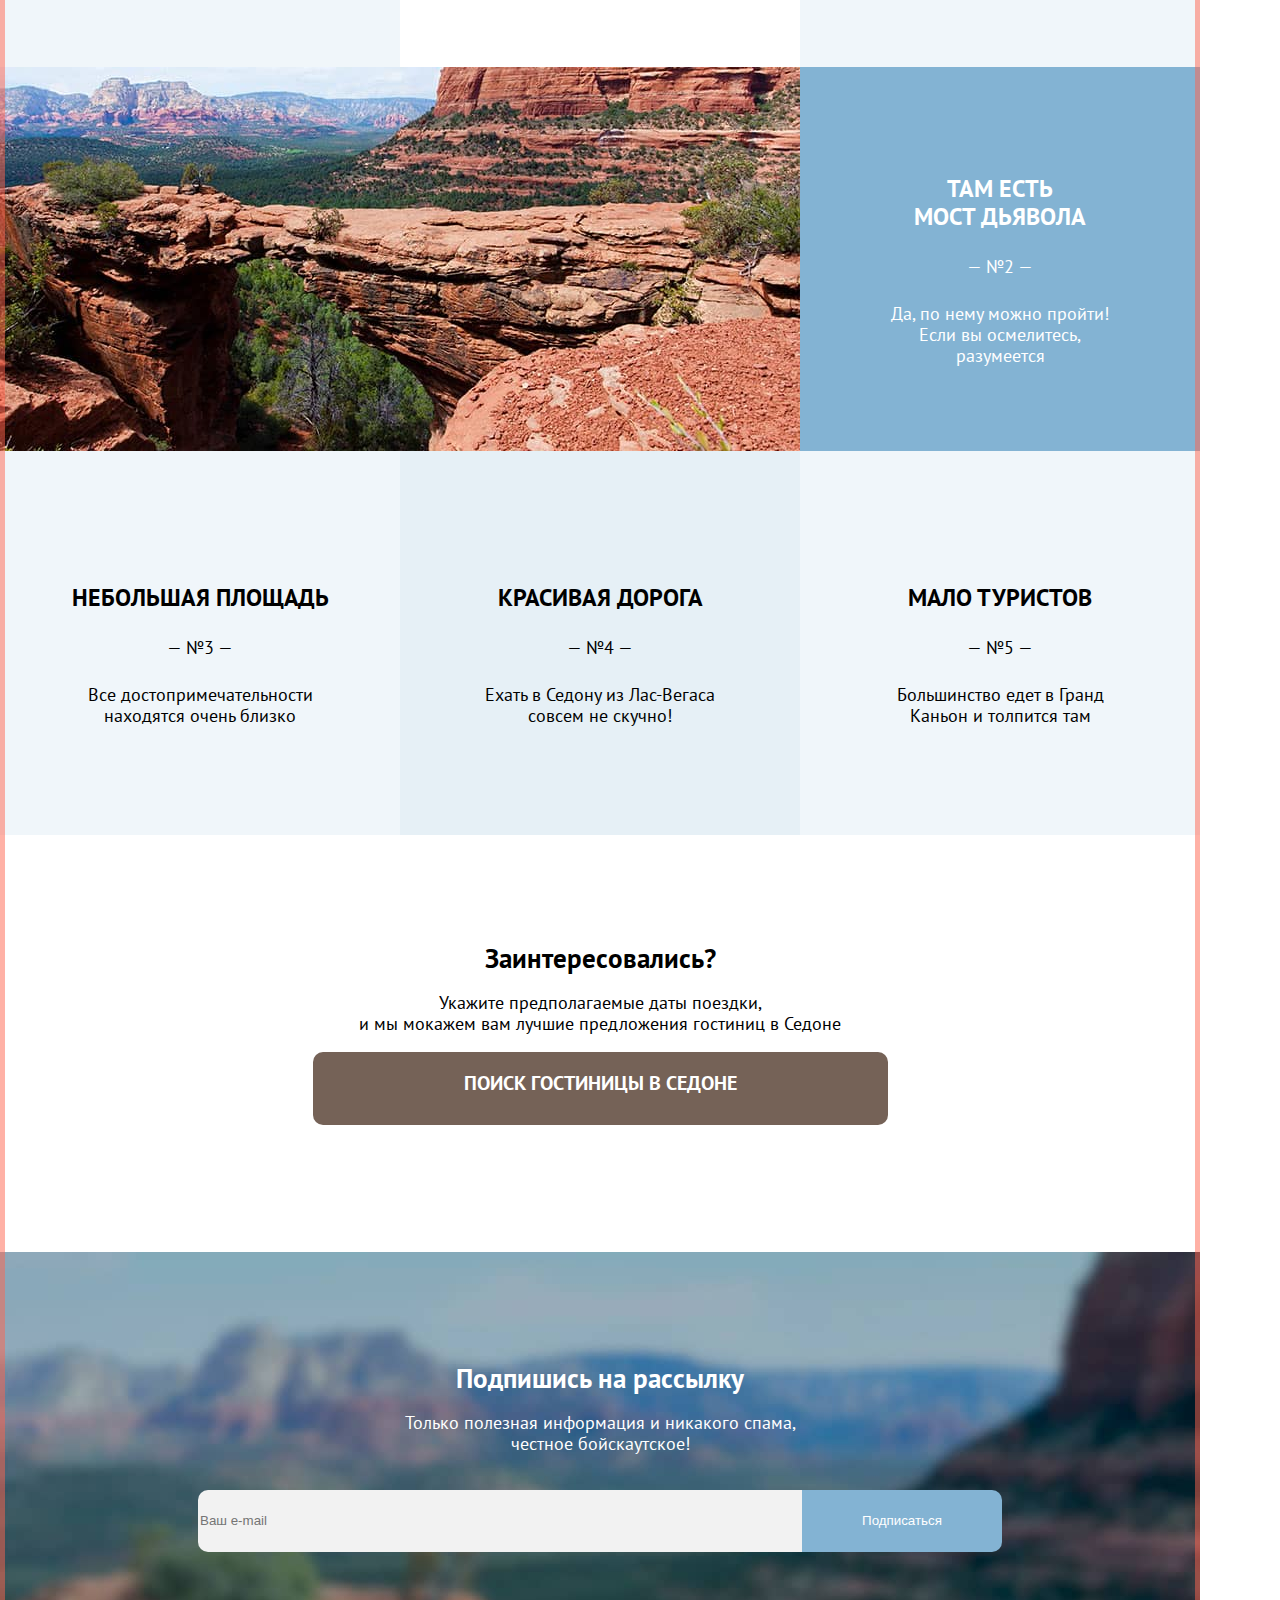
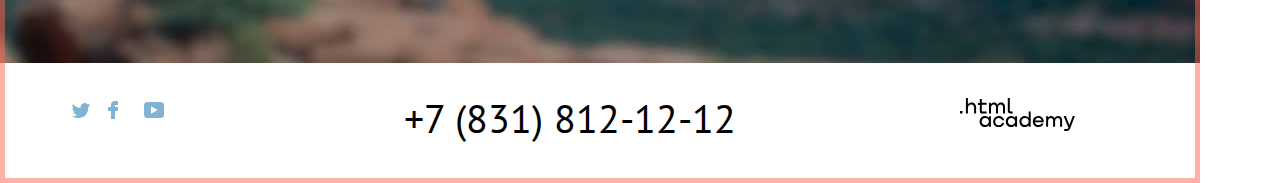
==== commit b18402e1: "внес правки согласно рекомендациям" ====
--- a/index.html
+++ b/index.html
@@ -14,41 +14,39 @@
   <header class="page-header">
     <!--Навигация-->
     <nav class="navigation">
-      <ul class="navigation-list">
-        <li class="navigation-item">
-          <a class="navigation-link" href="index.html">Главная</a>
-        </li>
-        <li class="navigation-item">
-          <a class="navigation-link" href="about.html">О Седоне</a>
-        </li>
-        <li class="navigation-item">
-          <a class="navigation-link" href="hotels.html">Гостиницы</a>
-        </li>
-      </ul>
+      <div class="page-navigation">
+        <ul class="navigation-list">
+          <li class="navigation-item">
+            <a class="navigation-link" href="index.html">Главная</a>
+          </li>
+          <li class="navigation-item">
+            <a class="navigation-link" href="about.html">О Седоне</a>
+          </li>
+          <li class="navigation-item">
+            <a class="navigation-link" href="hotels.html">Гостиницы</a>
+          </li>
+        </ul>
+      </div>
 
       <!-- Лого -->
-      <a class="navigation-logo" href="index.html">
-        <img class="logo" src="images/header/logo.svg" width="138" height="70" alt="city of sedona">
-      </a>
-
+      <img class="logo" src="images/header/logo.svg" width="138" height="70" alt="city of sedona">
+      <!--навигация блок пользователя-->
       <ul class="navigation-user">
-        <li class="navigation-item">
+        <li class="navigation-user-item">
           <a class="navigation-link" href="#">
             <span class="visually-hidden">Поиск</span>
             <img src="images/header/search.svg" alt="поиск">
           </a>
         </li>
-        <li class="navigation-item">
+        <li class="navigation-user-item">
           <a class="navigation-link" href="#">
             <span class="visually-hidden">Избранное</span>
             <img class="heart" src="images/header/heart.svg" alt="избранное">
           </a>
         </li>
-        <li class="button-brown">
+        <li class="button-brown want-here navigation-user-item">
           <a class="navigation-link" href="catalog.html">
-            <span class="visually-hidden">
-              Хочу сюда
-            </span>
+            Хочу сюда
           </a>
         </li>
       </ul>
@@ -57,40 +55,43 @@
   <!--Основаная информация главной страницы-->
   <main class="main-container main-index">
     <div class="page-container">
-      <img class="welcome" src="images/main/welcome.svg"
-        alt="welcome to the gorgeous sedona because the grand canyon sucks!"><br>
+      <div class="background-container">
+        <img class="hero" src="images/main/welcome.svg"
+          alt="welcome to the gorgeous sedona because the grand canyon sucks!">
+      </div>
       <div class="intro">
-        <h1 class="about">Седона-небольшой городок в Аризоне, заслуживающий большего!</h1>
+        <h1 class="about">Седона-небольшой городок в Аризоне,<br> заслуживающий большего!</h1>
         <p class="comparison">Рассмотрим 5 причин, по которым Седона круче, чем Гранд Каньон!</p>
       </div>
       <!--причины-->
       <section class="reasons">
         <h2 class="visually-hidden">причины чтобы поехать</h2>
         <div class="reasons-list">
-          <ul class="reason">
+          <ul class="reason reason-true-city">
             <li calss="true-city">
               <p class="reason-title coldblue-bg">Настоящий<br>городок</p>
-              <p class="reason-number coldblue-bg">-№1-</p>
-              <p class="reason-description coldblue-bg">Седона-не атракцион<br>для туристов, там течёт<br>своя жизнь</p>
+              <p class="reason-number coldblue-bg">&mdash; №1 &mdash;</p>
+              <p class="reason-description coldblue-bg">Седона &mdash; не атракцион<br>для туристов, там течёт<br>своя
+                жизнь</p>
             </li>
           </ul>
           <img class="reason-photo" src="images/main/city-view.jpg" alt="городской вид">
-          <ul class="reason">
-            <li>
+          <ul class="reason reason-home">
+            <li class="home">
               <img class="reason-icon coldgrey-bg" src="images/main/icon-house.svg" alt="иконка дома">
               <p class="reason-title coldgrey-bg">Жильё</p>
               <p class="reason-description coldgrey-bg">Рекомендуем пожить<br>в настоящем мотеле,<br>всё как в кино!</p>
             </li>
           </ul class="reason">
-          <ul class="reason">
-            <li>
+          <ul class="reason reason-food">
+            <li class="food">
               <img class="reason-icon" src="images/main/icon-food.svg" alt="иконка еды">
               <p class="reason-title">Еда</p>
               <p class="reason-description">Всегда заказывайте<br>топовый фирменный бургер,<br>вы не разочаруетесь!</p>
             </li>
           </ul>
-          <ul class="reason">
-            <li>
+          <ul class="reason reason-souvenirs">
+            <li class="souvenirs">
               <img class="reason-icon coldgrey-bg" src="images/main/icon-souvenirs.svg" alt="иконка сувениров">
               <p class="reason-title coldgrey-bg">Сувениры</p>
               <p class="reason-description coldgrey-bg">Не только китайского,<br>но и настоящего
@@ -98,38 +99,39 @@
               </p>
             </li>
           </ul>
-          <img class="reason-photo" src="images/main/devil-bridge.jpg" alt="мост дьявола">
-          <ul class="reason">
-            <li>
+          <img class="reason-photo" src="images/main/the-bridge-of-the-devil.jpg" alt="мост дьявола">
+          <ul class="reason reason-devil-bridge">
+            <li class="devil-bridge">
               <p class="reason-title coldblue-bg">Там есть<br>мост дьявола</p>
-              <p class="reason-number coldblue-bg">-№2-</p>
+              <p class="reason-number coldblue-bg">&mdash; №2 &mdash;</p>
               <p class="reason-description coldblue-bg">Да, по нему можно пройти!<br>Если вы осмелитесь,<br>разумеется
               </p>
             </li>
           </ul>
-          <ul class="reason">
-            <li>
+          <ul class="reason reason-area">
+            <li class="area">
               <p class="reason-title coldgrey-bg">Небольшая площадь</p>
-              <p class="reason-number coldgrey-bg">-№3-</p>
+              <p class="reason-number coldgrey-bg">&mdash; №3 &mdash;</p>
               <p class="reason-description coldgrey-bg">Все достопримечательности<br>находятся очень близко</p>
             </li>
           </ul>
-          <ul class="reason">
-            <li>
+          <ul class="reason reason-road">
+            <li class="road">
               <p class="reason-title warmgrey-bg">Красивая дорога</p>
-              <p class="reason-number warmgrey-bg">-№4-</p>
+              <p class="reason-number warmgrey-bg">&mdash; №4 &mdash;</p>
               <p class="reason-description warmgrey-bg">Ехать в Седону из Лас-Вегаса<br>совсем не скучно!</p>
             </li>
           </ul>
-          <ul class="reason">
-            <li>
+          <ul class="reason reason-tourists">
+            <li class="tourists">
               <p class="reason-title coldgrey-bg">Мало туристов</p>
-              <p class="reason-number coldgrey-bg">-№5-</p>
+              <p class="reason-number coldgrey-bg">&mdash; №5 &mdash;</p>
               <p class="reason-description coldgrey-bg">Большинство едет в Гранд<br>Каньон и толпится там</p>
             </li>
           </ul>
         </div>
       </section>
+      <!--Заинтересовались?-->
       <section class="interested">
         <div class="interested-container">
           <h2>Заинтересовались?</h2>
@@ -143,8 +145,8 @@
         <div class="mailing-container">
           <h2>Подпишись на рассылку</h2>
           <p>Только полезная информация и никакого спама,<br>честное бойскаутское!</p>
-          <div class="subscription-form">
-            <form action="https://echo.htmlacademy.ru/" method="post">
+          <div>
+            <form class="subscription-form" action="https://echo.htmlacademy.ru/" method="post">
               <p class="newsletter-email">
                 <label class="visually-hidden" for="newsletter-email">Email</label>
                 <input class="field" placeholder="Ваш e-mail" type="email" name="newsletter-email" id="newsletter-email"
--- a/styles/styles.css
+++ b/styles/styles.css
@@ -2,7 +2,7 @@
   font-family: "PT Sans";
   font-style: normal;
   font-weight: 400;
-  src: url("fonts/ptsans-400.woff2") format("woff2");
+  src: url("../fonts/ptsans-400.woff2") format("woff2");
   font-display: swap;
 }
 
@@ -10,7 +10,7 @@
   font-family: "PT Sans";
   font-style: normal;
   font-weight: 700;
-  src: url("fonts/ptsans-700.woff2") format("woff2");
+  src: url("../fonts/ptsans-700.woff2") format("woff2");
   font-display: swap;
 }
 
@@ -34,25 +34,75 @@
 }
 
 .navigation {
-  height: 70px;
-  display: flex;
-  width: 1057px;
+  display: grid;
+  grid-template-areas: "page-navigation logo navigation-user";
+  grid-template-columns: 530px 140px 530px;
+  height: 65px;
+  width: 1200px;
   margin: 0 auto;
+  padding: 0;
+}
+
+.page-navigation {
+  grid-area: page-navigation;
+  justify-content: left;
+  margin-left: 71px;
+  padding: 0;
+}
+
+.page-navigation.navigation-item {
+  padding-right: 33px;
+  font-family: PT Sans;
+  font-style: normal;
+  font-weight: bold;
+  font-size: 20px;
+  line-height: 26px;
+  color: #000000;
+}
+
+.want-here {
+  display: flex;
+  align-items: center;
+  width: 160px;
+  height: 37px;
 }
 
 .navigation-list {
-  width: 530px;
+  display: flex;
+  margin: 0;
+  padding: 0;
+  list-style-type: none;
+}
+
+.logo {
+  grid-area: logo;
+  justify-self: center;
   margin: 0;
   padding: 0;
 }
 
 .navigation-user {
-  width: 280px;
-  margin: 0;
-  padding: 0;
+  grid-area: navigation-user;
+  display: flex;
+  justify-content: right;
+  margin-right: 72px;
+  margin: 0;
+  padding: 0;
+  list-style-type: none;
+}
+
+.navigation-user-item {
+  padding-right: 20px;
+}
+
+.navigation-item {
+  display: flex;
 }
 
 .navigation-link {
+  display: block;
+  flex-wrap: wrap;
+  padding: 19px 20px;
   color: inherit;
   line-height: 26px;
   font-weight: 700;
@@ -60,17 +110,34 @@
   text-align: center;
 }
 
-.main-container {
-  flex-grow: 1;
+.navigation-user,
+.navigation-link {
+  min-width: 18px;
+  min-height: 18px;
 }
 
 .main-index {
   color: inherit;
   background-color: inherit;
-  background-image: url("C:/Users/Роман/Documents/GitHub/1897333-sedona-32/images/main/index-background.jpg");
+  text-align: center;
+}
+
+.background-container {
+  flex-grow: 1;
+  padding-top: 51.4px;
+  position: relative;
+  background-image: url("../images/main/index-background.jpg");
   background-size: 100% auto;
   background-repeat: no-repeat;
-  text-align: center;
+}
+
+.background-container::after {
+  content: url("../images/main/divider.svg");
+  display: block;
+  position: absolute;
+  bottom: 0;
+  height: 57px;
+  width: 100%;
 }
 
 .page-container {
@@ -78,16 +145,10 @@
   margin: 0 auto;
 }
 
-.divider {
-  width: 1200px;
-  height: 67px;
-  content: url("C:/Users/Роман/Documents/GitHub/1897333-sedona-32/images/main/divider.svg");
-}
-
-.welcome::after {
-  height: 485px;
-  margin: 0 auto;
-  padding: 0;
+.hero {
+  height: 350.57px;
+  width: 456.7px;
+  margin-bottom: 83.03px;
 }
 
 .intro {
@@ -97,98 +158,116 @@
 }
 
 .about {
-  margin: 0;
-  padding: 0;
+  margin-top: 63px;
+  padding: 0;
+  font-family: PT Sans;
+  font-style: normal;
+  font-weight: bold;
+  font-size: 30px;
+  line-height: 36px;
+  text-align: center;
+  text-transform: uppercase;
   color: #000000;
-  background-color: #ffffff;
-}
-
-.divider {
-  position: absolute;
-  left: 0;
-  width: 1200;
 }
 
 .comparison {
   margin: 0;
   padding: 0;
+  font-family: PT Sans;
+  font-style: normal;
+  font-weight: normal;
+  font-size: 22px;
+  line-height: 36px;
+  text-align: center;
   color: #333333;
   background-color: #ffffff;
 }
 
-/*не работает
-.reasons {
+.reasons-list {
+  display: flex;
+  flex-wrap: wrap;
   width: 1200px;
-  margin: 0 auto;
-}
-*/
+  margin: 0;
+  padding: 0;
+}
 
 .reason {
   margin: 0;
   padding: 0;
   width: 400px;
   height: 384px;
+  list-style-type: none;
+}
+
+.reason {
+  display: flex;
+  flex-direction: column;
+  justify-content: space-around;
+  padding: 0;
+  margin: 0;
+  width: 400px;
+  height: 384px;
+  list-style-type: none;
+}
+
+.reason-true-city,
+.reason-devil-bridge {
+  color: #ffffff;
+  background-color: #83b3d3;
+}
+
+.reason-home,
+.reason-souvenirs,
+.reason-area,
+.reason-tourists {
+  background: rgba(131, 179, 211, 0.12);
+}
+
+.reason-road {
+  background: rgba(131, 179, 211, 0.2);
 }
 
 .reason-photo {
   width: 800;
   height: 384;
 }
-.reasons-list {
-  display: flex;
-  flex-wrap: wrap;
-  width: 1200px;
-  margin: 0;
-  padding: 0;
-}
 
 .reason-title {
-  color: inherit;
-  background-color: inherit;
   font-weight: 700;
   font-size: 24px;
   line-height: 28px;
   text-align: center;
   text-transform: uppercase;
+  margin-bottom: 25px;
 }
 
 .reason-number {
-  color: #333333;
   font-weight: 400;
   font-size: 18px;
   line-height: 21px;
   text-align: center;
   text-transform: uppercase;
+  margin-bottom: 26px;
 }
 
 .reason-description {
-  color: #333333;
   font-weight: 400;
   font-size: 18px;
   line-height: 21px;
-}
-
-.coldblue-bg {
+  margin: 0;
+}
+
+/*надо додумать чтобы избавиться от coldblue-bg*/
+.true-city {
   color: #ffffff;
   background-color: #83b3d3;
-}
-
-.coldgrey-bg {
-  background-color: rgba(131, 179, 211, 0.12);
-}
-
-.warmgrey-bg {
-  background-color: rgba(131, 179, 211, 0.2);
-}
-.travel-date {
-  color: #333333;
-  background-color: #ffffff;
 }
 
 .button-brown {
   color: #ffffff;
   background-color: #756257;
   text-decoration: none;
+  border-radius: 4px;
 }
 
 .interested {
@@ -197,13 +276,32 @@
 
 .interested-container {
   padding-top: 91px;
+  align-content: center;
+}
+
+.looking-for-hotel {
+  display: flex;
+  justify-content: space-around;
+  padding-top: 13px;
+  margin: 0 auto;
+  width: 575px;
+  height: 60px;
+  font-family: PT Sans;
+  font-style: normal;
+  font-weight: bold;
+  font-size: 20px;
+  line-height: 36px;
+  text-align: center;
+  text-transform: uppercase;
+  color: #ffffff;
+  border-radius: 10px;
 }
 
 .mailing {
   display: block;
   color: #ffffff;
   background-color: #000000;
-  background-image: url("C:/Users/Роман/Documents/GitHub/1897333-sedona-32/images/main/mailing-background.jpg");
+  background-image: url("../images/main/mailing-background.jpg");
   background-size: 100% auto;
   background-repeat: no-repeat;
   text-align: center;
@@ -212,12 +310,46 @@
 
 .mailing-container {
   padding-top: 94px;
+}
+
+.subscription-form {
+  display: flex;
+  justify-content: center;
+  margin: 0;
+  padding: 0;
+  align-items: center;
+}
+.field {
+  width: 600px;
+  height: 60px;
+  background: #f2f2f2;
+  border-radius: 10px 0px 0px 10px;
+  border: none;
+}
+
+.placeholder {
+  font-family: PT Sans;
+  font-style: normal;
+  font-weight: normal;
+  font-size: 18px;
+  line-height: 26px;
+  display: flex;
+  align-items: center;
+  color: #000000;
+  opacity: 0.6;
+}
+
+.button-subscribe {
+  width: 200px;
+  height: 62px;
+  border: none;
+  border-radius: 0px 10px 10px 0px;
 }
 
 .main-inner {
   color: #ffffff;
   background-color: #ffffff;
-  background-image: url("C:/Users/Роман/Documents/GitHub/1897333-sedona-32/images/catalogue/catalogue-background.jpg");
+  background-image: url("../images/main/catalogue-background.jpg");
   background-size: 100% auto;
   background-repeat: no-repeat;
   text-align: center;
@@ -229,28 +361,81 @@
 }
 
 .inner-header-title {
-  font-style: normal;
-  font-weight: 700;
-  font-size: 60px;
-  line-height: 78px;
-}
-
+  text-align: left;
+  margin-top: 35px;
+  line-height: 68px;
+}
+
+/*как их сместить влево?*/
 .breadcrumbs {
-  display: flex;
+  width: 111;
+  height: 21;
+  margin-left: 0;
+  display: flex;
+  justify-content: start;
+  list-style-type: none;
+}
+
+.breadcrumbs-item {
+  padding-right: 10px;
 }
 
 .hotel-parameter {
-  display: flex;
+  margin-top: 45px;
+  display: flex;
+}
+
+/*где чекбоксы*/
+.catalog-filter-list {
+  list-style-type: none;
+}
+
+.button-submit {
+  width: 160px;
+  height: 48px;
+  border: none;
+  margin-top: 105px;
+}
+
+.display-parameters {
+  display: flex;
+}
+
+/*before и after не понимаю*/
+.searching-result {
+  padding-right: 192px;
+}
+
+.view-buttons {
+  display: flex;
+  margin-right: 0;
+  justify-content: space-between;
+}
+
+.catalogue-view {
+  display: block;
+  width: 16px;
+  height: 14px;
+  border: 2px solid #e6e6e6;
+  box-sizing: border-box;
+  border-radius: 4px;
+  border-spacing: 16;
 }
 
 .hotel-card {
   width: 1056px;
   display: flex;
-  justify-content: space-around;
+  justify-content: left;
   align-items: center;
   border-top: 1px solid #e6e6e6;
   margin: 0;
   padding: 0;
+}
+
+.hotel-card-list {
+  list-style-type: none;
+  padding: 0;
+  margin: 37px;
 }
 
 .hotel-card-image {
@@ -266,11 +451,13 @@
 .button-add-to-wishlist {
   width: 160px;
   height: 37px;
+  border-radius: 4px;
 }
 
 .button-azure {
   color: #ffffff;
   background: #83b3d3;
+  text-decoration: none;
 }
 
 .bg-white {
@@ -279,31 +466,31 @@
 }
 
 .ratio-stars-1 {
-  background-image: url("C:/Users/Роман/Documents/GitHub/1897333-sedona-32/images/catalogue/star.svg");
+  background-image: url("../images/main/star.svg");
   background-repeat: repeat-x;
   width: 18px;
 }
 
 .ratio-stars-2 {
-  background-image: url("C:/Users/Роман/Documents/GitHub/1897333-sedona-32/images/catalogue/star.svg");
+  background-image: url("../images/main/star.svg");
   background-repeat: repeat-x;
   width: 36px;
 }
 
 .ratio-stars-3 {
-  background-image: url("C:/Users/Роман/Documents/GitHub/1897333-sedona-32/images/catalogue/star.svg");
+  background-image: url("../images/main/star.svg");
   background-repeat: repeat-x;
   width: 54px;
 }
 
 .ratio-stars-4 {
-  background-image: url("C:/Users/Роман/Documents/GitHub/1897333-sedona-32/images/catalogue/star.svg");
+  background-image: url("../images/main/star.svg");
   background-repeat: repeat-x;
   width: 72px;
 }
 
 .ratio-stars-5 {
-  background-image: url("C:/Users/Роман/Documents/GitHub/1897333-sedona-32/images/catalogue/star.svg");
+  background-image: url("../images/main/star.svg");
   background-repeat: repeat-x;
   width: 90px;
 }
@@ -323,13 +510,17 @@
   background-color: #f2f2f2;
   width: 160px;
   height: 37px;
-}
-
+  border-radius: 4px;
+}
+
+/*загрузить еще*/
 .pagination-show-more {
   width: 625px;
   height: 55px;
-}
-
+  border-top: 1px solid #e6e6e6;
+  border-bottom: 1px solid #e6e6e6;
+}
+/*пагинация*/
 .pagination {
   display: flex;
   justify-content: left;
@@ -339,13 +530,12 @@
 .pagination-item {
   width: 55px;
   height: 55px;
-  font-size: 20px;
-  line-height: 26px;
   display: flex;
   align-items: center;
   text-align: center;
   text-transform: uppercase;
   margin-right: 8px;
+  list-style-type: none;
 }
 
 .pages {
@@ -355,11 +545,6 @@
 
 .promise {
   color: #333333;
-}
-
-.email-field {
-  color: #000000;
-  background-color: #f2f2f2;
 }
 
 .contacts-phone {
@@ -378,19 +563,25 @@
   width: 1200px;
   display: flex;
   margin: 0 auto;
-  align-content: center;
+  align-items: center;
 }
 
 .footer-social-list {
   display: flex;
-  justify-content: space-between;
-  width: 107px;
-  height: 18px;
+  flex-wrap: wrap;
+  width: 108px;
   margin-left: 72px;
   padding: 0;
   align-self: center;
-}
-
+  list-style-type: none;
+}
+
+.footer-social-item {
+  width: 32px;
+  height: 40px;
+  margin-right: 4px;
+  margin-bottom: 4px;
+}
 .footer-social {
   align-content: center;
 }
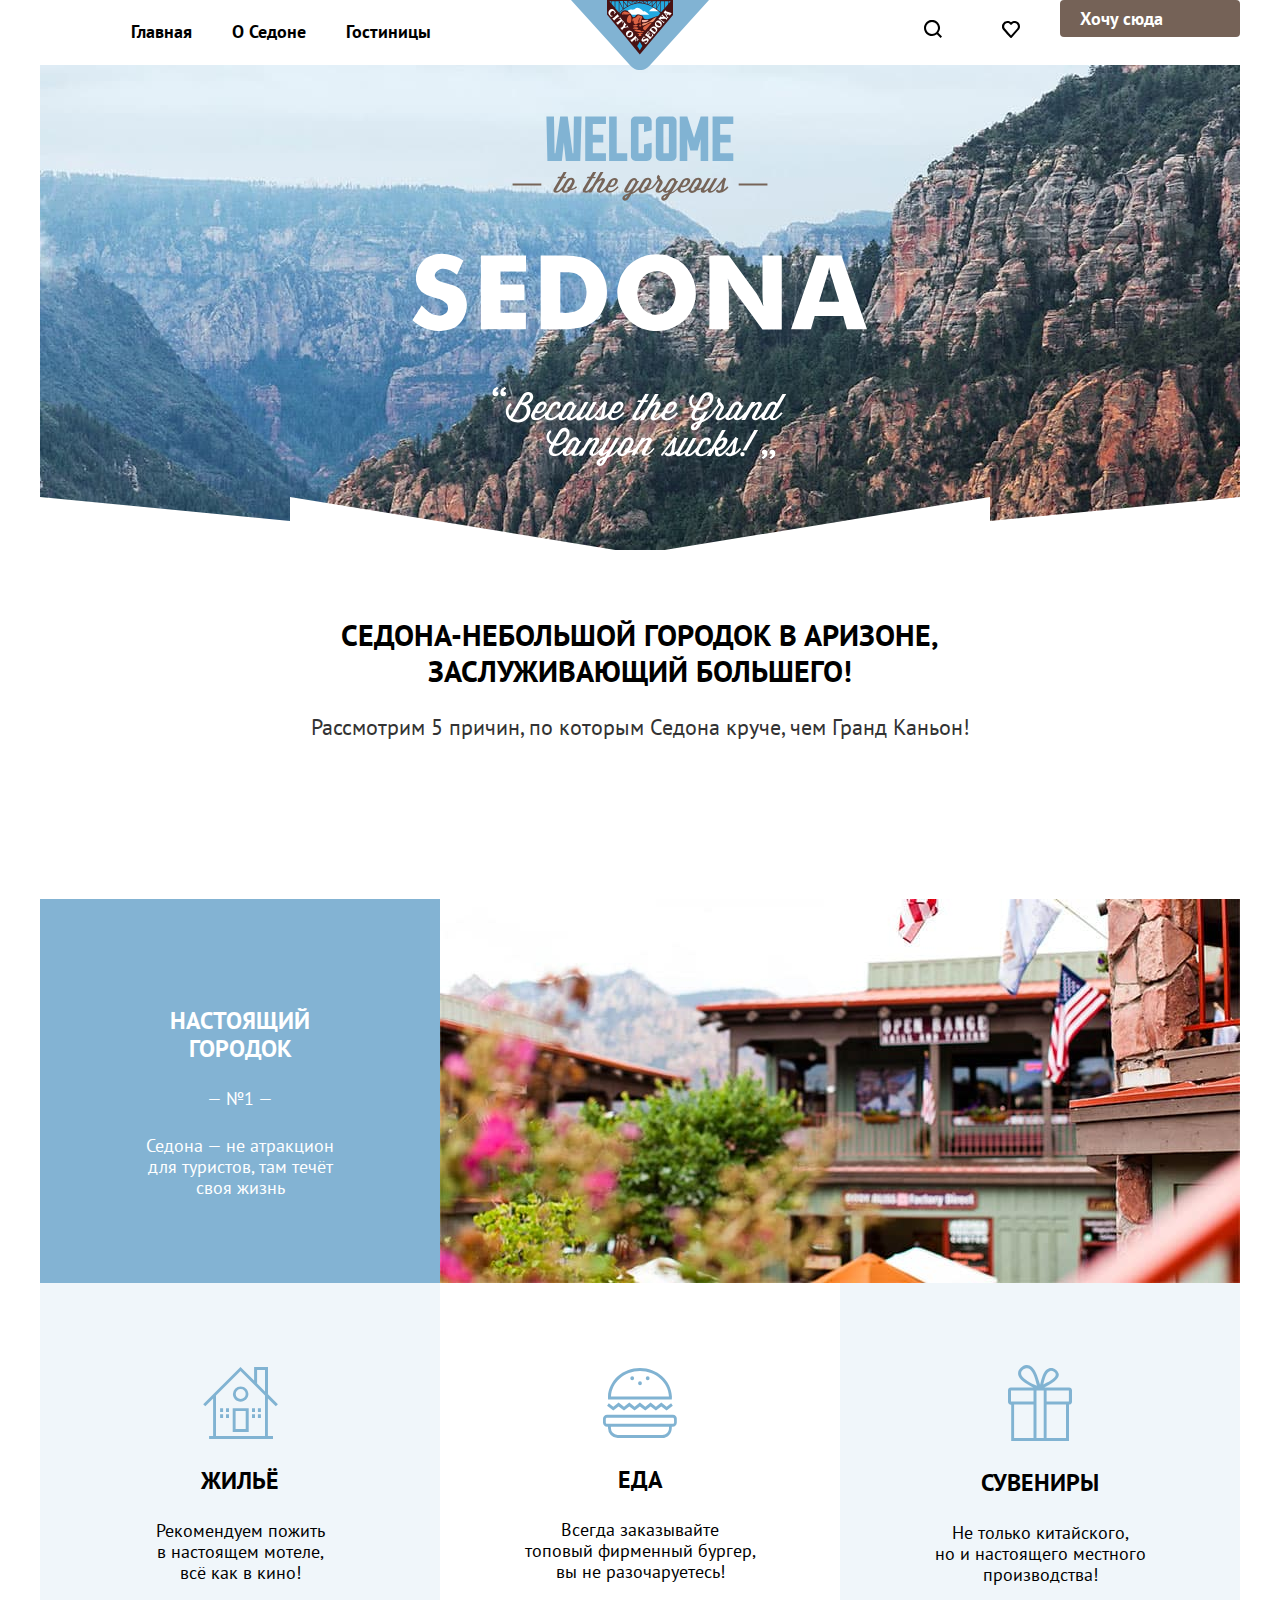
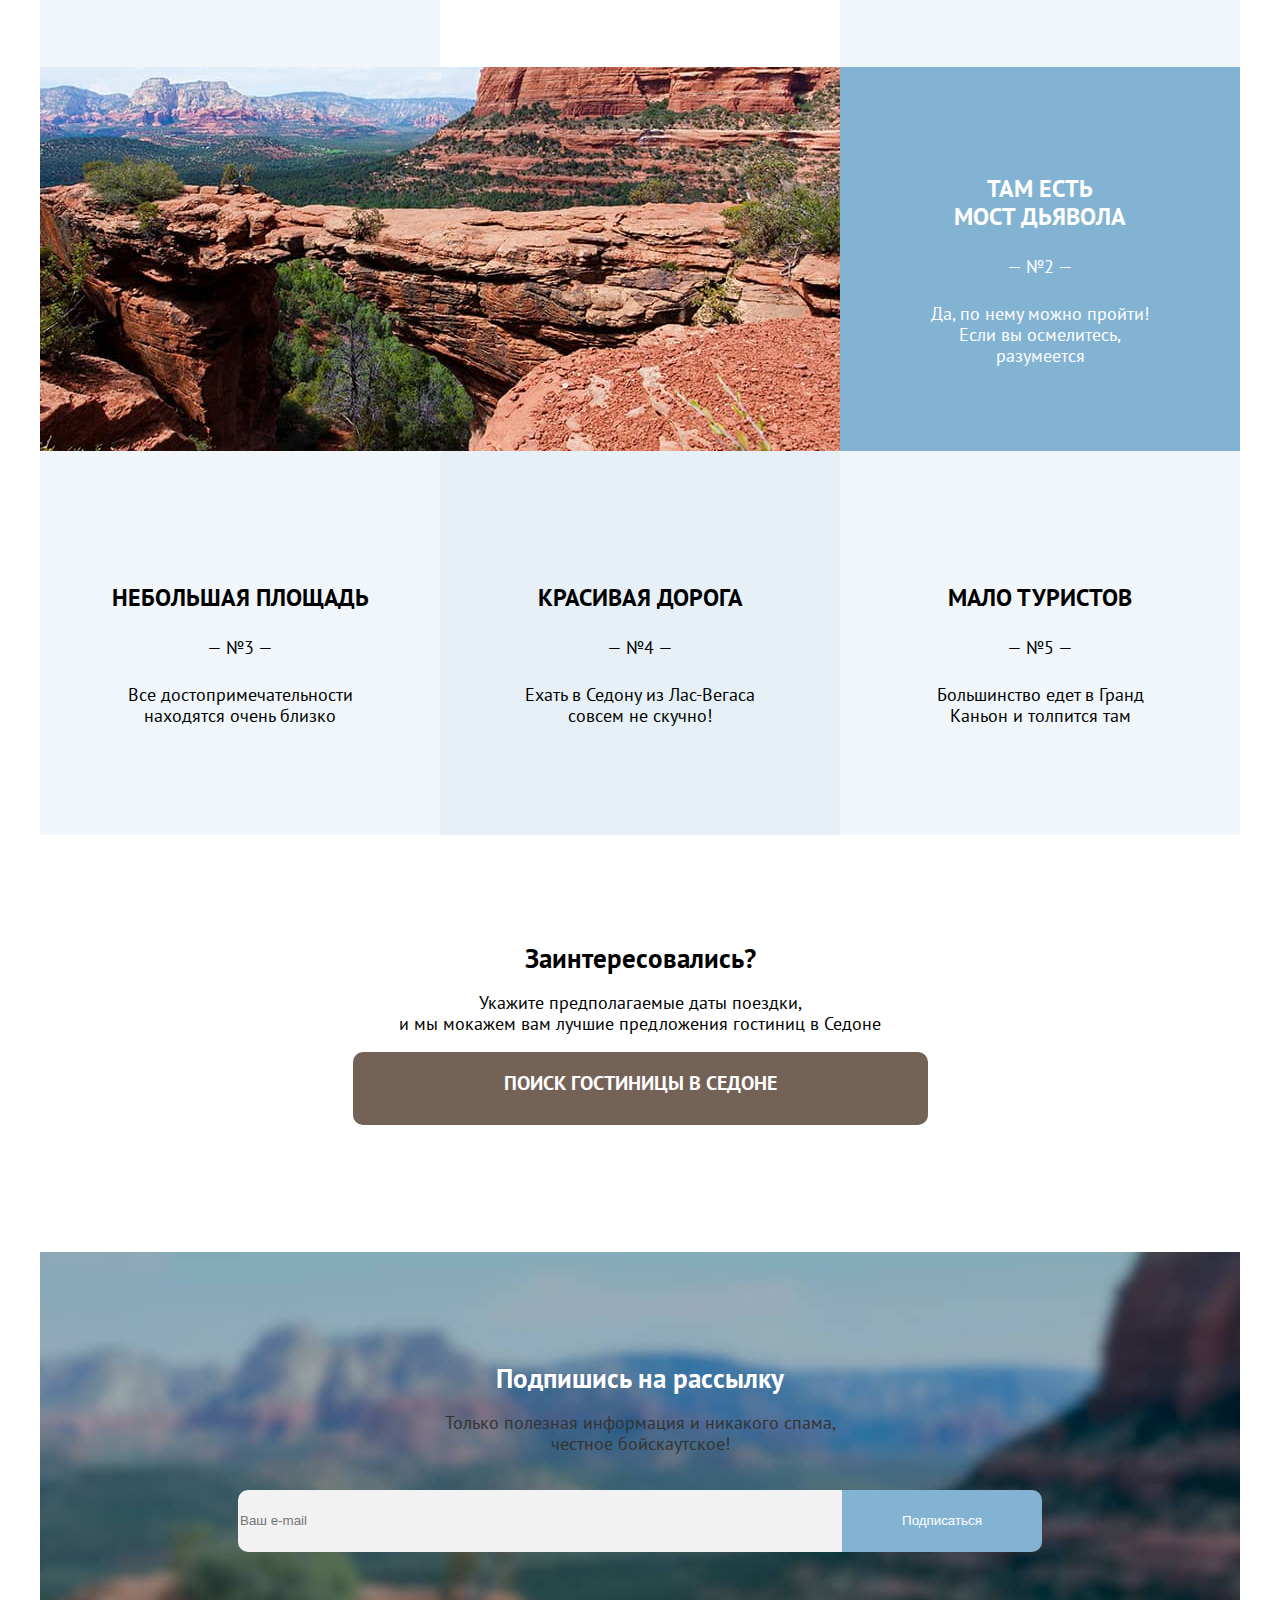
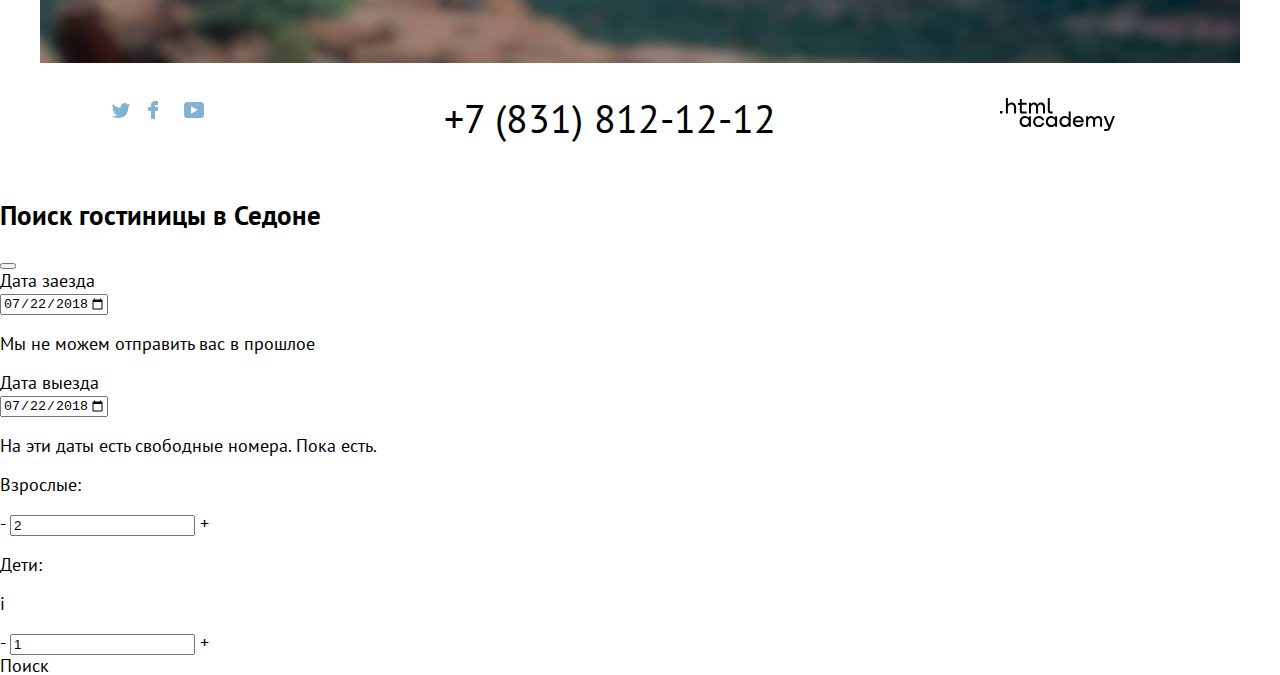
==== commit e0ad6517: "Update index.html" ====
--- a/index.html
+++ b/index.html
@@ -143,8 +143,8 @@
       <!--подписка на рассылку-->
       <section class="mailing">
         <div class="mailing-container">
-          <h2>Подпишись на рассылку</h2>
-          <p>Только полезная информация и никакого спама,<br>честное бойскаутское!</p>
+          <h2 class="subscription">Подпишись на рассылку</h2>
+          <p class="promise">Только полезная информация и никакого спама,<br>честное бойскаутское!</p>
           <div>
             <form class="subscription-form" action="https://echo.htmlacademy.ru/" method="post">
               <p class="newsletter-email">
@@ -191,6 +191,55 @@
       <img class="promo-link" src="images/footer/logo_htmlacademy.svg" alt="ссылка на сайт академии">
     </a>
   </footer>
+  <div class="modal-container">
+    <div class="modal">
+      <section class="modal-content">
+        <h2 class="modal-title">Поиск гостиницы в Седоне</h2>
+        <div class="modal-close-button-wrapper">
+          <button class="modal-close-button">
+            <span class="visually-hidden">Закрыть</span>
+          </button>
+        </div>
+        <div class="arrival">
+          <label for="arrival">Дата заезда</label>
+        </div>
+        <div class="arrival-date">
+          <input type="date" id="date" name="date" value="2018-07-22" min="2018-01-01" max="2018-12-31">
+        </div>
+        <p class="tip error">Мы не можем отправить вас в прошлое</p>
+        <div class="departure">
+          <label for="departure">Дата выезда</label>
+        </div>
+        <div class="departure-date">
+          <input type="date" id="date" name="date" value="2018-07-22" min="2018-01-01" max="2018-12-31">
+        </div>
+        <p class="tip good-tip">На эти даты есть свободные номера. Пока есть.</p>
+
+        <p class="grown-ups">Взрослые:</p>
+        <div class="grown-ups-counter">
+          <span class="minus">-</span>
+          <input class="grown-up-number" type="text" value="2">
+          <span class="plus">+</span>
+        </div>
+        <p class="kids">Дети:</p>
+        <div class="info-wrapper">
+          <p class="info">
+            i
+          </p>
+        </div>
+        <div class="kids-counter">
+          <span class="minus">-</span>
+          <input class="kids-number" type="text" value="1">
+          <span class="plus">+</span>
+        </div>
+        <div class="button-search-wrap">
+          <a class="button-search">Поиск</a>
+        </div>
+    </div>
+    </section>
+  </div>
+  </div>
+
 </body>
 
 </html>
--- a/styles/styles.css
+++ b/styles/styles.css
@@ -20,7 +20,6 @@
 
 body {
   margin: 0;
-  width: 1200px;
   display: flex;
   flex-direction: column;
   min-height: 100%;
@@ -29,8 +28,6 @@
   line-height: 21px;
   color: #000000;
   background-color: #ffffff;
-  outline: 5px solid rgba(255, 99, 78, 0.5);
-  outline-offset: -5px;
 }
 
 .navigation {
@@ -79,6 +76,7 @@
   justify-self: center;
   margin: 0;
   padding: 0;
+  z-index: 1;
 }
 
 .navigation-user {
@@ -347,111 +345,283 @@
 }
 
 .main-inner {
-  color: #ffffff;
-  background-color: #ffffff;
-  background-image: url("../images/main/catalogue-background.jpg");
+  min-width: 1200px;
+  background-image: url("../images/catalogue/catalogue-background.jpg");
   background-size: 100% auto;
   background-repeat: no-repeat;
-  text-align: center;
+  margin: 0 auto;
+  padding: 0;
+  justify-self: center;
+  flex-grow: 1;
+  position: relative;
 }
 
 .main-inner-container {
-  width: 1056px;
-  margin: 0 auto;
+  min-width: 1024px;
 }
 
 .inner-header-title {
-  text-align: left;
+  display: flex;
+  font-family: PT Sans;
+  font-style: normal;
+  font-weight: bold;
+  font-size: 60px;
+  line-height: 78px;
+  color: #ffffff;
   margin-top: 35px;
-  line-height: 68px;
+  margin-bottom: 0;
+  padding-left: 71px;
+  line-height: 1;
 }
 
 /*как их сместить влево?*/
 .breadcrumbs {
+  display: flex;
+  justify-content: start;
+  list-style-type: none;
   width: 111;
   height: 21;
-  margin-left: 0;
-  display: flex;
-  justify-content: start;
-  list-style-type: none;
+  margin-left: 71px;
+  padding: 0;
+  margin-top: 0;
 }
 
 .breadcrumbs-item {
+  margin: 0;
+  padding: 0;
+  font-family: PT Sans;
+  font-style: normal;
+  font-weight: normal;
+  font-size: 16px;
+  line-height: 21px;
+  color: #ffffff;
   padding-right: 10px;
 }
 
 .hotel-parameter {
   margin-top: 45px;
   display: flex;
+}
+
+.catalog-filter-group {
+  margin-left: 71px;
+  border: none;
+  padding: 0;
+  margin: 0;
+  margin-left: 71px;
+}
+
+.catalog-filter-title {
+  padding: 0;
+  margin: 0;
+  font-family: PT Sans;
+  font-style: normal;
+  font-weight: bold;
+  font-size: 20px;
+  line-height: 26px;
+  color: #ffffff;
+}
+
+.legend {
+  padding: 0;
+  margin: 0;
 }
 
 /*где чекбоксы*/
 .catalog-filter-list {
   list-style-type: none;
+  padding: 0;
+  margin: 0;
+  padding-top: 30px;
+  font-family: PT Sans;
+  font-style: normal;
+  font-weight: normal;
+  font-size: 18px;
+  line-height: 23px;
+  color: #ffffff;
+}
+
+.control input label:before {
+  margin: 0;
+  padding: 0;
+  content: "";
+  display: inline-block;
+  height: 20px;
+  width: 20px;
+  border: none;
+  border-radius: 4px;
+}
+
+.control input label::before {
+  background: black;
+}
+
+.filter-button {
+  display: flex;
+  flex-direction: column;
 }
 
 .button-submit {
   width: 160px;
   height: 48px;
   border: none;
-  margin-top: 105px;
+  margin-top: 60px;
+}
+
+.reset {
+  text-decoration: none;
 }
 
 .display-parameters {
   display: flex;
-}
-
-/*before и after не понимаю*/
+  align-items: center;
+}
+
+/*слишком большой отступ из за h2*/
 .searching-result {
-  padding-right: 192px;
-}
-
-.view-buttons {
-  display: flex;
-  margin-right: 0;
-  justify-content: space-between;
-}
-
-.catalogue-view {
-  display: block;
-  width: 16px;
-  height: 14px;
+  display: inline-block;
+  margin-left: 71px;
+  padding: 0;
+  font-family: PT Sans;
+  font-style: normal;
+  font-weight: bold;
+  font-size: 30px;
+  line-height: 39px;
+  text-transform: uppercase;
+  color: #000000;
+}
+
+.select-control {
+  width: 287px;
+  height: 48px;
   border: 2px solid #e6e6e6;
   box-sizing: border-box;
   border-radius: 4px;
-  border-spacing: 16;
+  margin-left: 182px;
+}
+
+.view-buttons {
+  display: flex;
+  margin-right: 0;
+  justify-content: center;
+  align-items: center;
+  padding-left: 81px;
+}
+
+.view-button {
+  width: 48px;
+  height: 48px;
+  display: flex;
+  align-items: center;
+  justify-content: center;
+  border: 2px solid #e6e6e6;
+  box-sizing: border-box;
+  border-radius: 4px;
+}
+
+.hotel-list {
+  margin: 0 auto;
+  padding-left: 71px;
 }
 
 .hotel-card {
-  width: 1056px;
-  display: flex;
-  justify-content: left;
-  align-items: center;
+  display: grid;
+  grid-template-columns: min-content min-content 1fr min-content;
+  grid-template-rows: min-content min-content min-content;
   border-top: 1px solid #e6e6e6;
-  margin: 0;
-  padding: 0;
-}
-
-.hotel-card-list {
-  list-style-type: none;
-  padding: 0;
-  margin: 37px;
+  margin: 0 auto;
+  padding: 0;
+  padding-top: 31px;
+  padding-bottom: 30px;
+}
+
+.hotel-card-link {
+  grid-column-start: 1;
+  grid-column-end: 1;
+  grid-row: 1/-1;
+  align-self: center;
+  margin: 0;
+  padding-right: 36px;
 }
 
 .hotel-card-image {
   width: 180px;
   height: 120px;
+  margin: 0;
+  padding: 0;
+}
+
+.hotel-card-title {
+  grid-column: 2/4;
+  font-family: PT Sans;
+  font-style: normal;
+  font-weight: bold;
+  font-size: 24px;
+  line-height: 31px;
+  color: #000000;
+  margin: 0;
+  padding: 0;
+}
+
+.hotel-type {
+  grid-row-start: 2;
+  grid-row-end: 2;
+  grid-column-start: 2;
+  grid-column-end: 2;
+  font-family: PT Sans;
+  font-style: normal;
+  font-weight: normal;
+  font-size: 18px;
+  line-height: 23px;
+  color: #333333;
+  margin: 0;
+  padding: 0;
+}
+
+.hotel-card-price {
+  grid-row-start: 2;
+  grid-row-end: 2;
+  grid-column-start: 3;
+  grid-column-end: 3;
+  font-family: PT Sans;
+  font-style: normal;
+  font-weight: normal;
+  font-size: 18px;
+  line-height: 23px;
+  color: #333333;
+  margin: 0;
+  padding: 0;
 }
 
 .button-more-info {
+  display: flex;
+  justify-content: center;
+  align-items: center;
+  text-align: center;
+  grid-row-start: 3;
+  grid-row-end: 3;
+  grid-column-start: 2;
+  grid-column-end: 2;
   width: 151px;
   height: 37px;
+  margin-right: 8px;
+  padding: 0;
 }
 
 .button-add-to-wishlist {
+  display: flex;
+  justify-content: center;
+  align-items: center;
+  text-align: center;
+  grid-row-start: 3;
+  grid-row-end: 3;
+  grid-column-start: 3;
+  grid-column-end: 3;
   width: 160px;
   height: 37px;
   border-radius: 4px;
+  margin: 0;
+  padding: 0;
 }
 
 .button-azure {
@@ -466,51 +636,93 @@
 }
 
 .ratio-stars-1 {
+  grid-row-start: 1;
+  grid-row-end: 1;
+  grid-column-start: 4;
+  grid-column-end: 4;
+  z-index: 100;
   background-image: url("../images/main/star.svg");
   background-repeat: repeat-x;
   width: 18px;
+  margin: 0;
+  padding: 0;
 }
 
 .ratio-stars-2 {
+  grid-row-start: 1;
+  grid-row-end: 1;
+  grid-column-start: 4;
+  grid-column-end: 4;
+  z-index: 1;
   background-image: url("../images/main/star.svg");
   background-repeat: repeat-x;
   width: 36px;
+  margin: 0;
+  padding: 0;
 }
 
 .ratio-stars-3 {
+  grid-row-start: 1;
+  grid-row-end: 1;
+  grid-column-start: 4;
+  grid-column-end: 4;
+  z-index: 1;
   background-image: url("../images/main/star.svg");
   background-repeat: repeat-x;
   width: 54px;
+  margin: 0;
+  padding: 0;
 }
 
 .ratio-stars-4 {
+  grid-row-start: 1;
+  grid-row-end: 1;
+  grid-column-start: 4;
+  grid-column-end: 4;
+  z-index: 100;
   background-image: url("../images/main/star.svg");
   background-repeat: repeat-x;
   width: 72px;
+  margin: 0;
+  padding: 0;
 }
 
 .ratio-stars-5 {
+  grid-row-start: 1;
+  grid-row-end: 1;
+  grid-column-start: 4;
+  grid-column-end: 4;
+  z-index: 1;
   background-image: url("../images/main/star.svg");
   background-repeat: repeat-x;
   width: 90px;
-}
-
-.hotel-type {
-  color: #333333;
-  background-color: #ffffff;
-}
-
-.hotel-card-price {
-  color: #333333;
-  background-color: #ffffff;
+  margin: 0;
+  padding: 0;
 }
 
 .ratio-points {
+  display: flex;
+  justify-content: center;
+  align-items: center;
+  text-align: center;
+  grid-row-start: 3;
+  grid-row-end: 3;
+  grid-column-start: 4;
+  grid-column-end: 4;
+  font-family: PT Sans;
+  font-style: normal;
+  font-weight: normal;
+  font-size: 16px;
+  line-height: 21px;
+  text-align: center;
+  text-transform: uppercase;
   color: #333333;
   background-color: #f2f2f2;
   width: 160px;
   height: 37px;
   border-radius: 4px;
+  margin: 0;
+  padding: 0;
 }
 
 /*загрузить еще*/
@@ -519,6 +731,17 @@
   height: 55px;
   border-top: 1px solid #e6e6e6;
   border-bottom: 1px solid #e6e6e6;
+  font-family: PT Sans;
+  font-style: normal;
+  font-weight: bold;
+  font-size: 20px;
+  line-height: 26px;
+  display: flex;
+  justify-content: center;
+  align-items: center;
+  text-align: center;
+  text-transform: uppercase;
+  color: #ffffff;
 }
 /*пагинация*/
 .pagination {
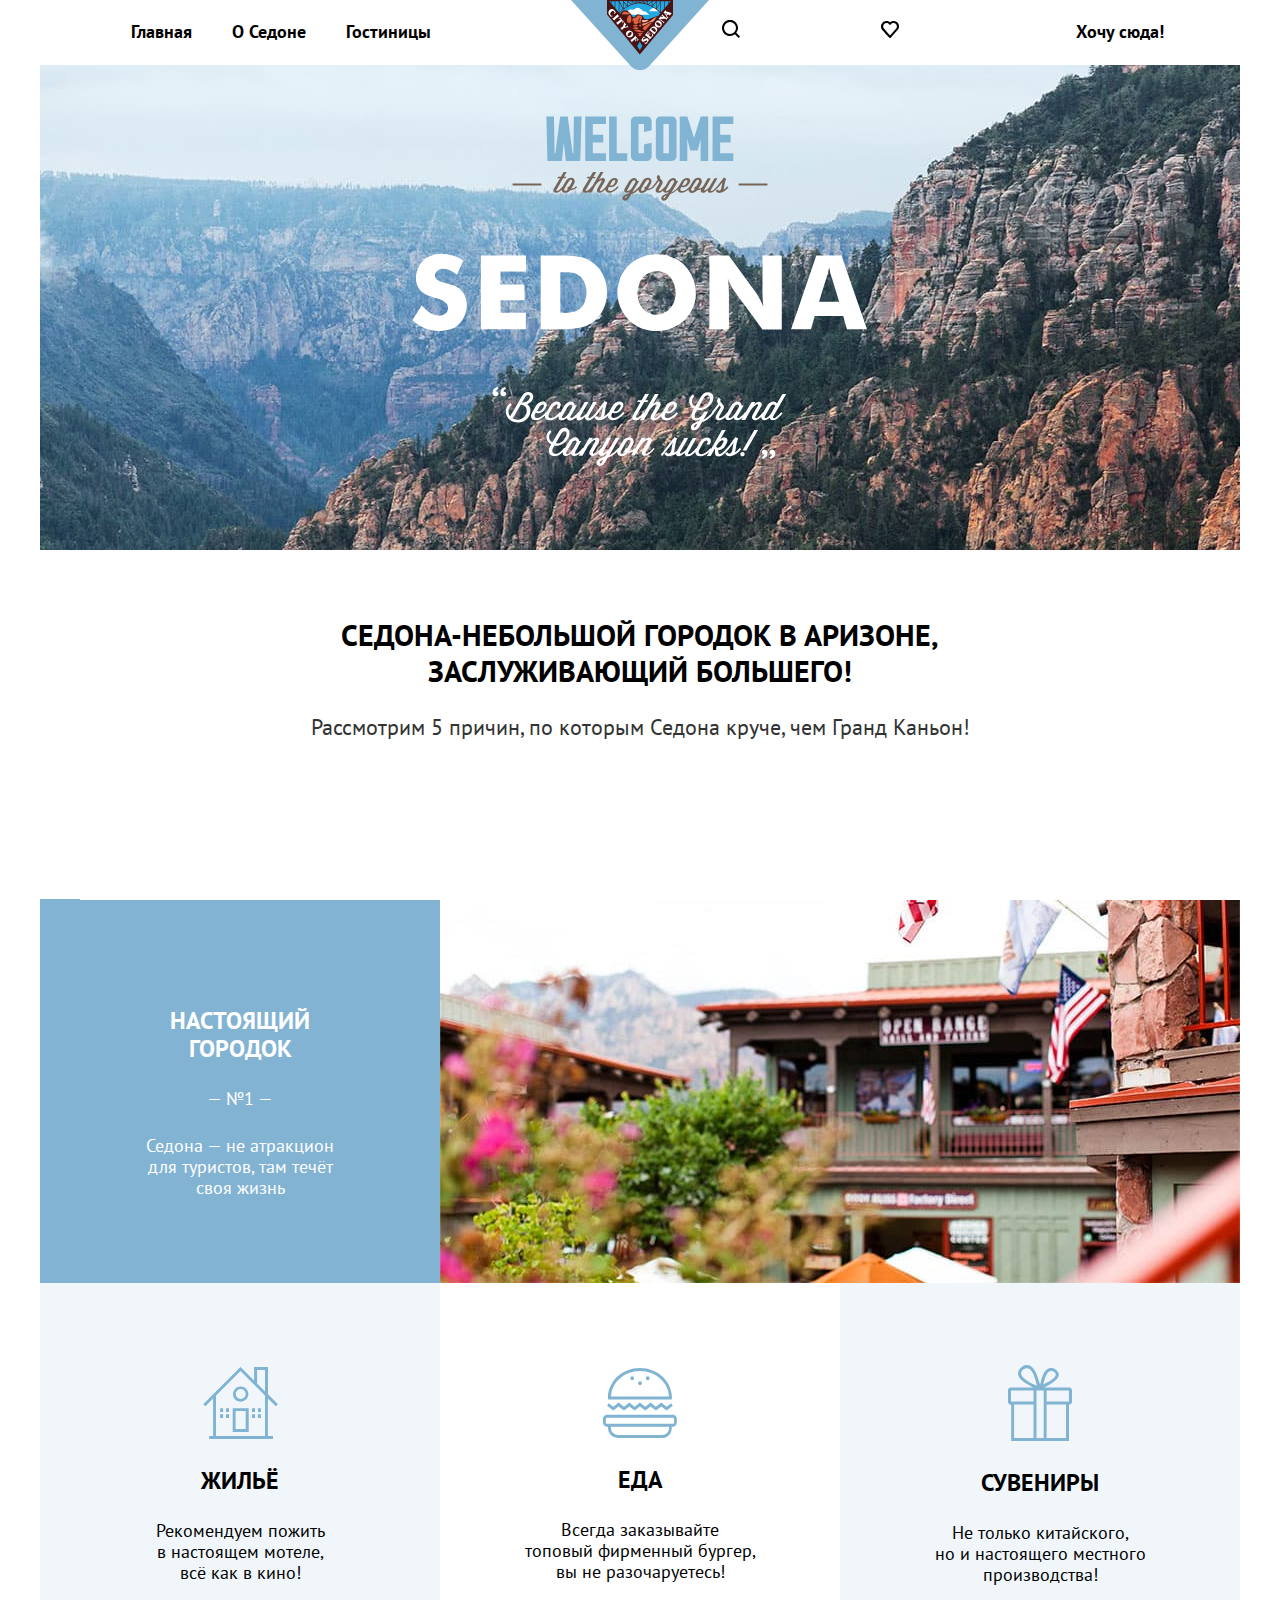
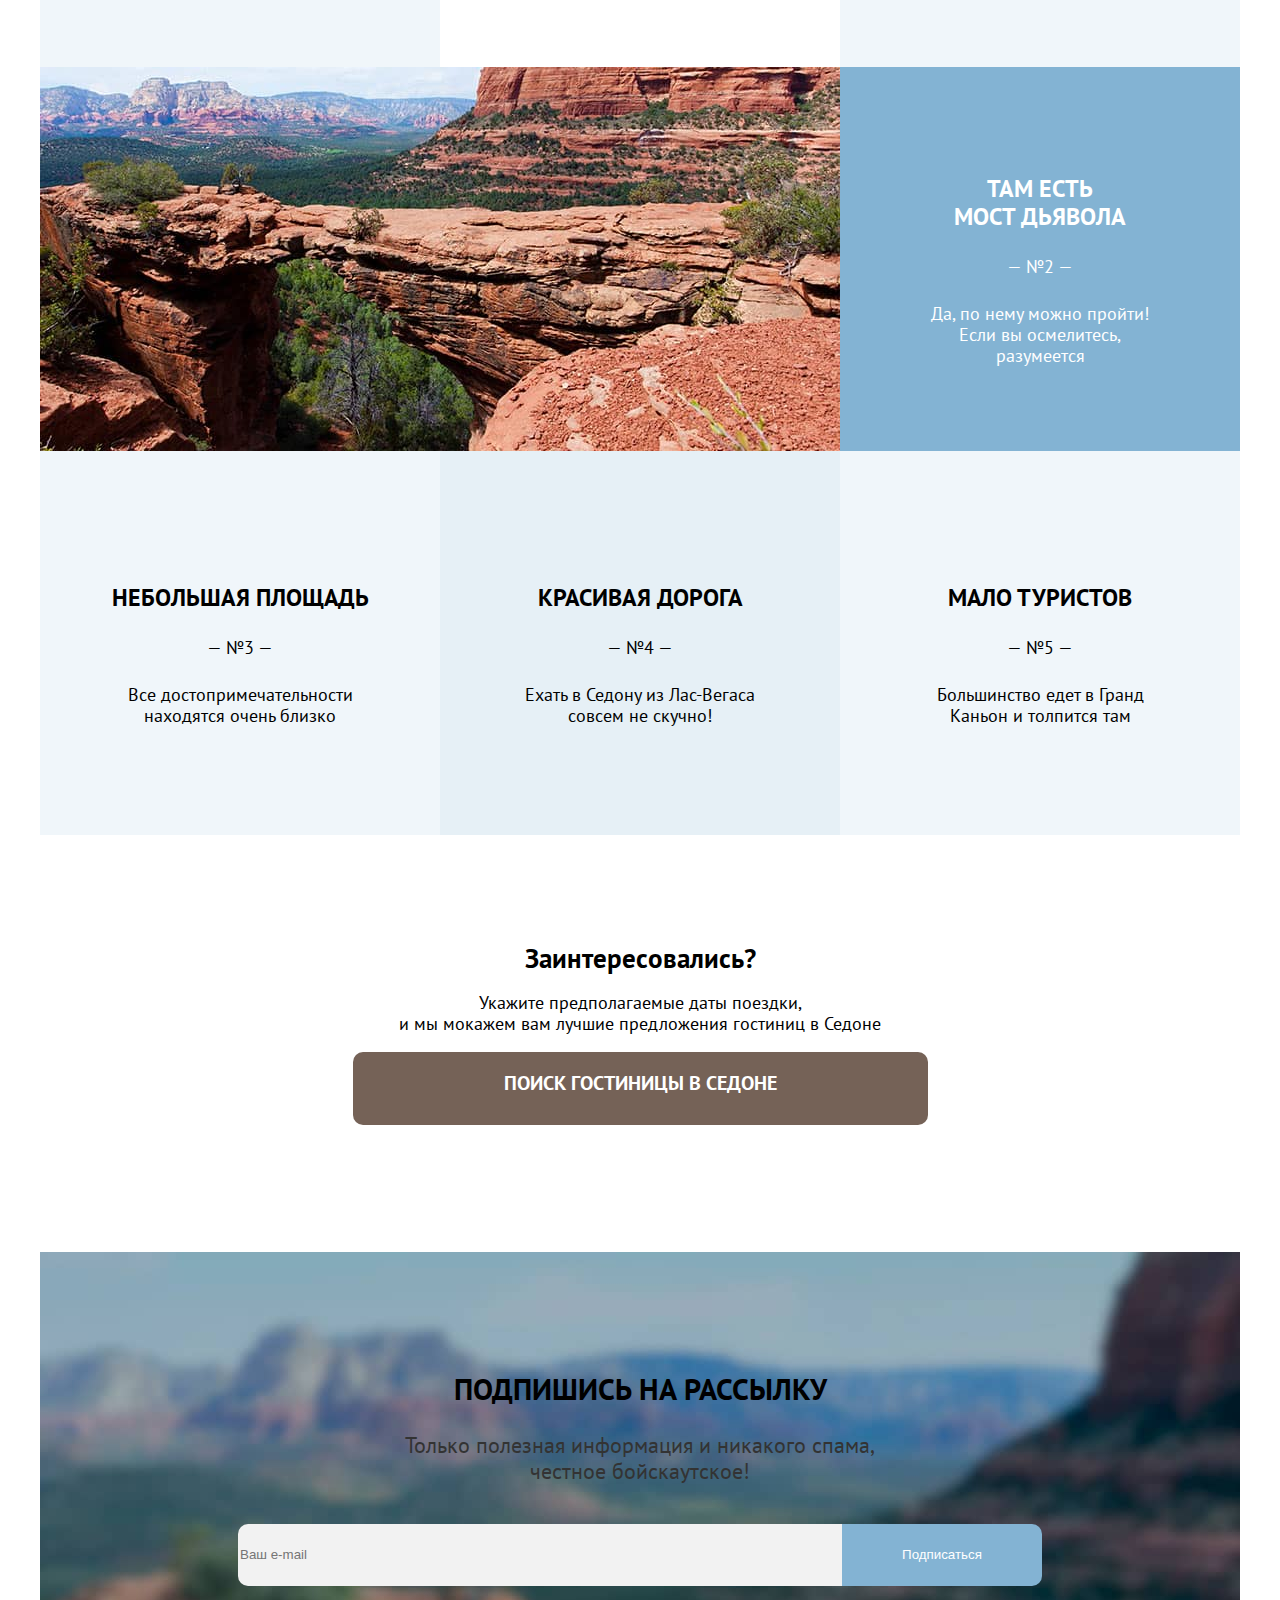
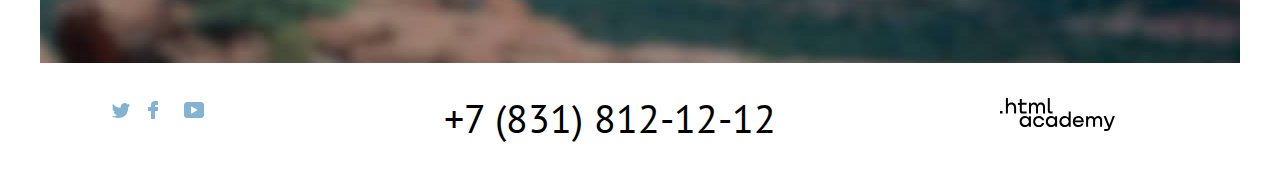
==== commit 5179f2ba: "Update index.html" ====
--- a/index.html
+++ b/index.html
@@ -43,10 +43,75 @@
             <span class="visually-hidden">Избранное</span>
             <img class="heart" src="images/header/heart.svg" alt="избранное">
           </a>
-        </li>
-        <li class="button-brown want-here navigation-user-item">
-          <a class="navigation-link" href="catalog.html">
-            Хочу сюда
+          <!--поповер-->
+          <svg class="popover-arrow" width="20" height="10" fill="none" xmlns="http://www.w3.org/2000/svg">
+            <g filter="url(#a)">
+              <path d="m10 1 10 9H0l10-9Z" fill="#fff" />
+            </g>
+            <defs>
+              <filter id="a" x="0" y="0" width="20" height="10" filterUnits="userSpaceOnUse"
+                color-interpolation-filters="sRGB">
+                <feFlood flood-opacity="0" result="BackgroundImageFix" />
+                <feColorMatrix in="SourceAlpha" values="0 0 0 0 0 0 0 0 0 0 0 0 0 0 0 0 0 0 127 0" result="hardAlpha" />
+                <feOffset dy="-1" />
+                <feColorMatrix values="0 0 0 0 0.894118 0 0 0 0 0.894118 0 0 0 0 0.894118 0 0 0 1 0" />
+                <feBlend in2="BackgroundImageFix" result="effect1_dropShadow_5_544" />
+                <feBlend in="SourceGraphic" in2="effect1_dropShadow_5_544" result="shape" />
+              </filter>
+            </defs>
+          </svg>
+          <div class="popover">
+            <!--
+            <button class="popover-close-button button button-light">
+              2
+              <span class="visually-hidden">Закрыть</span>
+            </button>
+            -->
+            <div class="popover-content">
+              <ul class="favourite-hotel-list">
+                <li class="favourite-hotel">
+                  <img class="popup-favourite-hotel-image" src="images/catalogue/catalogue-2.jpg"
+                    alt="изображение отеля">
+                  <p class="favourite-hotel-title">Desert Quail Inn</p>
+                  <p class="favourite-hotel-type">Мотель</p>
+                  <button class="delete-button" type="button" class="favourite-item-button button">
+                    <svg class="delete-image" width="16" height="16" fill="none" xmlns="http://www.w3.org/2000/svg">
+                      <g opacity=".2" fill="#000">
+                        <path
+                          d="M15.3 2.3H.6c-.3 0-.6.2-.6.5s.3.6.6.6h1.7v12c0 .3.3.6.6.6h10.2c.3 0 .6-.3.6-.6v-12h1.7c.3 0 .6-.3.6-.6s-.4-.5-.7-.5Zm-2.8 12.5H3.4V3.4h9.1v11.4ZM6.2 1.2h3.4c.3 0 .6-.3.6-.6S10 0 9.7 0H6.2c-.3 0-.5.3-.5.6s.2.6.5.6Z" />
+                        <path
+                          d="M6.2 12c.3 0 .6-.3.6-.6V5.7c0-.3-.3-.6-.6-.6s-.6.3-.6.6v5.7c.1.3.3.6.6.6ZM9.7 12c.3 0 .6-.3.6-.6V5.7c0-.3-.3-.6-.6-.6s-.6.4-.6.6v5.7c0 .3.2.6.6.6Z" />
+                      </g>
+                    </svg>
+                    <span class="visually-hidden">Удалить из корзины</span>
+                  </button>
+                </li>
+                <li class="favourite-hotel">
+                  <img class="popup-favourite-hotel-image" src="images/catalogue/catalogue-3.jpg"
+                    alt="изображение отеля">
+                  <p class="favourite-hotel-title">Villas at Poco Diablo</p>
+                  <p class="favourite-hotel-type">Апартаменты</p>
+                  <button class="delete-button" type="button" class="favourite-item-button button">
+                    <svg class="delete-image" width="16" height="16" fill="none" xmlns="http://www.w3.org/2000/svg">
+                      <g opacity=".2" fill="#000">
+                        <path
+                          d="M15.3 2.3H.6c-.3 0-.6.2-.6.5s.3.6.6.6h1.7v12c0 .3.3.6.6.6h10.2c.3 0 .6-.3.6-.6v-12h1.7c.3 0 .6-.3.6-.6s-.4-.5-.7-.5Zm-2.8 12.5H3.4V3.4h9.1v11.4ZM6.2 1.2h3.4c.3 0 .6-.3.6-.6S10 0 9.7 0H6.2c-.3 0-.5.3-.5.6s.2.6.5.6Z" />
+                        <path
+                          d="M6.2 12c.3 0 .6-.3.6-.6V5.7c0-.3-.3-.6-.6-.6s-.6.3-.6.6v5.7c.1.3.3.6.6.6ZM9.7 12c.3 0 .6-.3.6-.6V5.7c0-.3-.3-.6-.6-.6s-.6.4-.6.6v5.7c0 .3.2.6.6.6Z" />
+                      </g>
+                    </svg>
+                    <span class="visually-hidden">Удалить из корзины</span>
+                  </button>
+                </li>
+              </ul>
+
+            </div>
+            <p class="full-list">Все избранные</p>
+          </div>
+        </li>
+        <li class="want-here-wrapper navigation-user-item">
+          <a class="navigation-link want-here" href="catalog.html">
+            Хочу сюда!
           </a>
         </li>
       </ul>
@@ -191,6 +256,7 @@
       <img class="promo-link" src="images/footer/logo_htmlacademy.svg" alt="ссылка на сайт академии">
     </a>
   </footer>
+  <!--модальное окно
   <div class="modal-container">
     <div class="modal">
       <section class="modal-content">
@@ -239,7 +305,7 @@
     </section>
   </div>
   </div>
-
+-->
 </body>
 
 </html>
--- a/styles/styles.css
+++ b/styles/styles.css
@@ -76,7 +76,7 @@
   justify-self: center;
   margin: 0;
   padding: 0;
-  z-index: 1;
+  position: absolute;
 }
 
 .navigation-user {
@@ -123,7 +123,7 @@
 .background-container {
   flex-grow: 1;
   padding-top: 51.4px;
-  position: relative;
+  position: static;
   background-image: url("../images/main/index-background.jpg");
   background-size: 100% auto;
   background-repeat: no-repeat;
@@ -335,6 +335,7 @@
   align-items: center;
   color: #000000;
   opacity: 0.6;
+  padding-left: 22px;
 }
 
 .button-subscribe {
@@ -342,6 +343,290 @@
   height: 62px;
   border: none;
   border-radius: 0px 10px 10px 0px;
+}
+
+/*сюда модальное окно*/
+.modal-container {
+  margin: 0 auto;
+  padding: 0;
+  position: fixed;
+  top: 0;
+  left: 0;
+  display: flex;
+  width: 100%;
+  height: 100%;
+  background-color: rgba(242, 242, 242, 0.8);
+}
+
+.modal {
+  position: relative;
+  margin: auto;
+  padding: 70px;
+  background: #ffffff;
+  box-shadow: 0px 25px 50px rgba(0, 0, 0, 0.15);
+  border-radius: 30px;
+}
+
+.modal-content {
+  display: grid;
+  grid-template-columns: min-content min-content min-content min-content min-content min-content;
+  grid-template-rows: min-content min-content min-content min-content min-content min-content min-content;
+}
+
+.modal-title {
+  display: flex;
+  margin: 0;
+  grid-row-start: 1;
+  grid-row-end: 1;
+  grid-column-start: 1;
+  grid-column-end: 5;
+  font-family: PT Sans;
+  font-style: normal;
+  font-weight: bold;
+  font-size: 30px;
+  line-height: 40px;
+  text-transform: uppercase;
+  color: #000000;
+}
+
+.modal-close-button-wrapper {
+  margin: 0;
+  padding: 0;
+  grid-row-start: 1;
+  grid-row-end: 1;
+  grid-column-start: 6;
+  grid-column-end: 6;
+}
+
+.modal-close-button {
+  background: #83b3d3;
+  border-radius: 50%;
+  position: absolute;
+  width: 53px;
+  height: 53px;
+  background: #f2f2f2;
+  border: none;
+  background-image: url("../images/modal/Vector.svg");
+  background-repeat: no-repeat;
+  background-position: center;
+  cursor: pointer;
+}
+
+.arrival {
+  display: flex;
+  margin: 0;
+  padding: 0;
+  grid-row-start: 2;
+  grid-row-end: 2;
+  grid-column-start: 1;
+  grid-column-end: 1;
+  font-family: PT Sans;
+  font-style: normal;
+  font-weight: bold;
+  font-size: 18px;
+  line-height: 40px;
+  display: flex;
+  align-items: center;
+  color: #000000;
+}
+
+.arrival-date {
+  width: 420px;
+  height: 60px;
+  margin: 0;
+  padding: 0;
+  grid-row-start: 2;
+  grid-row-end: 2;
+  grid-column-start: 2;
+  grid-column-end: 6;
+}
+
+.input[type="date"] {
+  width: 100%;
+  background-color: #f2f2f2;
+  border-radius: 4px;
+}
+
+.tip {
+  display: flex;
+  margin: 0;
+  padding: 0;
+  font-family: PT Sans;
+  font-style: normal;
+  font-weight: normal;
+  font-size: 16px;
+  line-height: 40px;
+  display: flex;
+  align-items: center;
+}
+
+.error {
+  display: flex;
+  grid-row-start: 3;
+  grid-row-end: 3;
+  grid-column-start: 2;
+  grid-column-end: 6;
+  color: #ff5757;
+}
+
+.departure {
+  display: flex;
+  margin: 0;
+  padding: 0;
+  grid-row-start: 4;
+  grid-row-end: 4;
+  grid-column-start: 1;
+  grid-column-end: 1;
+  font-family: PT Sans;
+  font-style: normal;
+  font-weight: bold;
+  font-size: 18px;
+  line-height: 40px;
+  display: flex;
+  align-items: center;
+  color: #000000;
+}
+
+.departure-date {
+  width: 420px;
+  height: 60px;
+  margin: 0;
+  padding: 0;
+  grid-row-start: 4;
+  grid-row-end: 4;
+  grid-column-start: 2;
+  grid-column-end: 6;
+}
+
+.good-tip {
+  display: flex;
+  grid-row-start: 5;
+  grid-row-end: 5;
+  grid-column-start: 2;
+  grid-column-end: 6;
+}
+
+.minus,
+.plus {
+  width: 20px;
+  height: 20px;
+  background: #f2f2f2;
+  border-radius: 4px;
+  padding: 8px 5px 8px 5px;
+  border: 1px solid #ddd;
+  display: inline-block;
+  vertical-align: middle;
+  text-align: center;
+}
+
+.grown-ups,
+.kids {
+  font-family: PT Sans;
+  font-style: normal;
+  font-weight: bold;
+  font-size: 18px;
+  line-height: 40px;
+  display: flex;
+  align-items: center;
+  color: #000000;
+}
+
+.grown-ups {
+  margin: 0;
+  padding: 0;
+  grid-row-start: 6;
+  grid-row-end: 6;
+  grid-column-start: 1;
+  grid-column-end: 1;
+}
+
+.grown-ups-counter {
+  display: flex;
+  margin: 0;
+  padding: 0;
+  grid-row-start: 6;
+  grid-row-end: 6;
+  grid-column-start: 2;
+  grid-column-end: 2;
+}
+
+.grown-up-number,
+.kids-number {
+  height: 34px;
+  width: 100px;
+  text-align: center;
+  font-size: 26px;
+  border: 1px solid #ddd;
+  border-radius: 4px;
+  display: inline-block;
+  vertical-align: middle;
+}
+
+.kids {
+  margin: 0;
+  padding: 0;
+  grid-row-start: 6;
+  grid-row-end: 6;
+  grid-column-start: 4;
+  grid-column-end: 4;
+}
+
+.info-wrapper {
+  display: flex;
+  background: #83b3d3;
+  justify-content: center;
+  align-content: center;
+  border-radius: 50%;
+  width: 25px;
+  height: 25px;
+  margin: 0;
+  padding: 0;
+  grid-row-start: 6;
+  grid-row-end: 6;
+  grid-column-start: 5;
+  grid-column-end: 5;
+}
+
+.info {
+  margin: 0 auto;
+  padding: 0;
+}
+
+.kids-counter {
+  display: flex;
+  margin: 0;
+  padding: 0;
+  grid-row-start: 6;
+  grid-row-end: 6;
+  grid-column-start: 6;
+  grid-column-end: 6;
+}
+
+.button-search-wrap {
+  display: flex;
+  margin: 0 auto;
+  padding: 0;
+  background: #83b3d3;
+  border-radius: 10px;
+  justify-content: center;
+  align-items: center;
+  margin: 0 auto;
+  padding: 0;
+  grid-row-start: 7;
+  grid-row-end: 7;
+  grid-column-start: 1;
+  grid-column-end: 6;
+}
+
+.button-search {
+  font-family: PT Sans;
+  font-style: normal;
+  font-weight: bold;
+  font-size: 20px;
+  line-height: 40px;
+  display: flex;
+  text-transform: uppercase;
+  color: #ffffff;
 }
 
 .main-inner {
@@ -526,6 +811,7 @@
 
 .hotel-card {
   display: grid;
+  width: 1059px;
   grid-template-columns: min-content min-content 1fr min-content;
   grid-template-rows: min-content min-content min-content;
   border-top: 1px solid #e6e6e6;
@@ -635,69 +921,19 @@
   background-color: #ffffff;
 }
 
-.ratio-stars-1 {
+.stars {
+  display: flex;
+  justify-content: center;
+  align-items: center;
+  text-align: center;
   grid-row-start: 1;
   grid-row-end: 1;
   grid-column-start: 4;
   grid-column-end: 4;
-  z-index: 100;
-  background-image: url("../images/main/star.svg");
-  background-repeat: repeat-x;
-  width: 18px;
-  margin: 0;
-  padding: 0;
-}
-
-.ratio-stars-2 {
-  grid-row-start: 1;
-  grid-row-end: 1;
-  grid-column-start: 4;
-  grid-column-end: 4;
-  z-index: 1;
-  background-image: url("../images/main/star.svg");
-  background-repeat: repeat-x;
-  width: 36px;
-  margin: 0;
-  padding: 0;
-}
-
-.ratio-stars-3 {
-  grid-row-start: 1;
-  grid-row-end: 1;
-  grid-column-start: 4;
-  grid-column-end: 4;
-  z-index: 1;
-  background-image: url("../images/main/star.svg");
-  background-repeat: repeat-x;
-  width: 54px;
-  margin: 0;
-  padding: 0;
-}
-
-.ratio-stars-4 {
-  grid-row-start: 1;
-  grid-row-end: 1;
-  grid-column-start: 4;
-  grid-column-end: 4;
-  z-index: 100;
-  background-image: url("../images/main/star.svg");
-  background-repeat: repeat-x;
-  width: 72px;
-  margin: 0;
-  padding: 0;
-}
-
-.ratio-stars-5 {
-  grid-row-start: 1;
-  grid-row-end: 1;
-  grid-column-start: 4;
-  grid-column-end: 4;
-  z-index: 1;
-  background-image: url("../images/main/star.svg");
-  background-repeat: repeat-x;
-  width: 90px;
-  margin: 0;
-  padding: 0;
+}
+
+.star {
+  padding-right: 8px;
 }
 
 .ratio-points {
@@ -726,11 +962,15 @@
 }
 
 /*загрузить еще*/
-.pagination-show-more {
+.show-more-wrapper {
+  border-top: 1px solid #e6e6e6;
+  border-bottom: 1px solid #e6e6e6;
+  padding: 31px 0;
+}
+
+.show-more {
   width: 625px;
   height: 55px;
-  border-top: 1px solid #e6e6e6;
-  border-bottom: 1px solid #e6e6e6;
   font-family: PT Sans;
   font-style: normal;
   font-weight: bold;
@@ -742,17 +982,31 @@
   text-align: center;
   text-transform: uppercase;
   color: #ffffff;
+  background: #83b3d3;
+  border-radius: 4px;
+  border: none;
+  margin: 0 auto;
+  padding: 0;
 }
 /*пагинация*/
 .pagination {
   display: flex;
   justify-content: left;
   margin-right: 8px;
+  width: 55px;
+  height: 55px;
+  display: flex;
+  align-items: center;
+  text-align: center;
+  text-transform: uppercase;
+  margin-right: 8px;
+  list-style-type: none;
 }
 
 .pagination-item {
   width: 55px;
   height: 55px;
+  border: 1px black;
   display: flex;
   align-items: center;
   text-align: center;
@@ -761,12 +1015,55 @@
   list-style-type: none;
 }
 
+.pagination-item:nth-child(2) > .pagination-link {
+  font-family: PT Sans;
+  font-style: normal;
+  font-weight: bold;
+  font-size: 20px;
+  line-height: 26px;
+  display: flex;
+  align-items: center;
+  text-align: center;
+  text-transform: uppercase;
+  color: #000000;
+  background: #f2f2f2;
+  border-radius: 4px;
+}
+
+.pagination-link {
+  display: flex;
+  width: inherit;
+  height: inherit;
+  align-items: center;
+  justify-content: center;
+  border-radius: 4px;
+}
+
 .pages {
-  display: flex;
-  justify-content: space-between;
+  width: 1056px;
+  display: grid;
+  grid-template-columns: 1fr min-content min-content;
+  grid-template-rows: min-content;
+}
+
+.subscription {
+  font-family: PT Sans;
+  font-style: normal;
+  font-weight: bold;
+  font-size: 30px;
+  line-height: 36px;
+  text-align: center;
+  text-transform: uppercase;
+  color: #000000;
 }
 
 .promise {
+  font-family: PT Sans;
+  font-style: normal;
+  font-weight: normal;
+  font-size: 22px;
+  line-height: 26px;
+  text-align: center;
   color: #333333;
 }
 
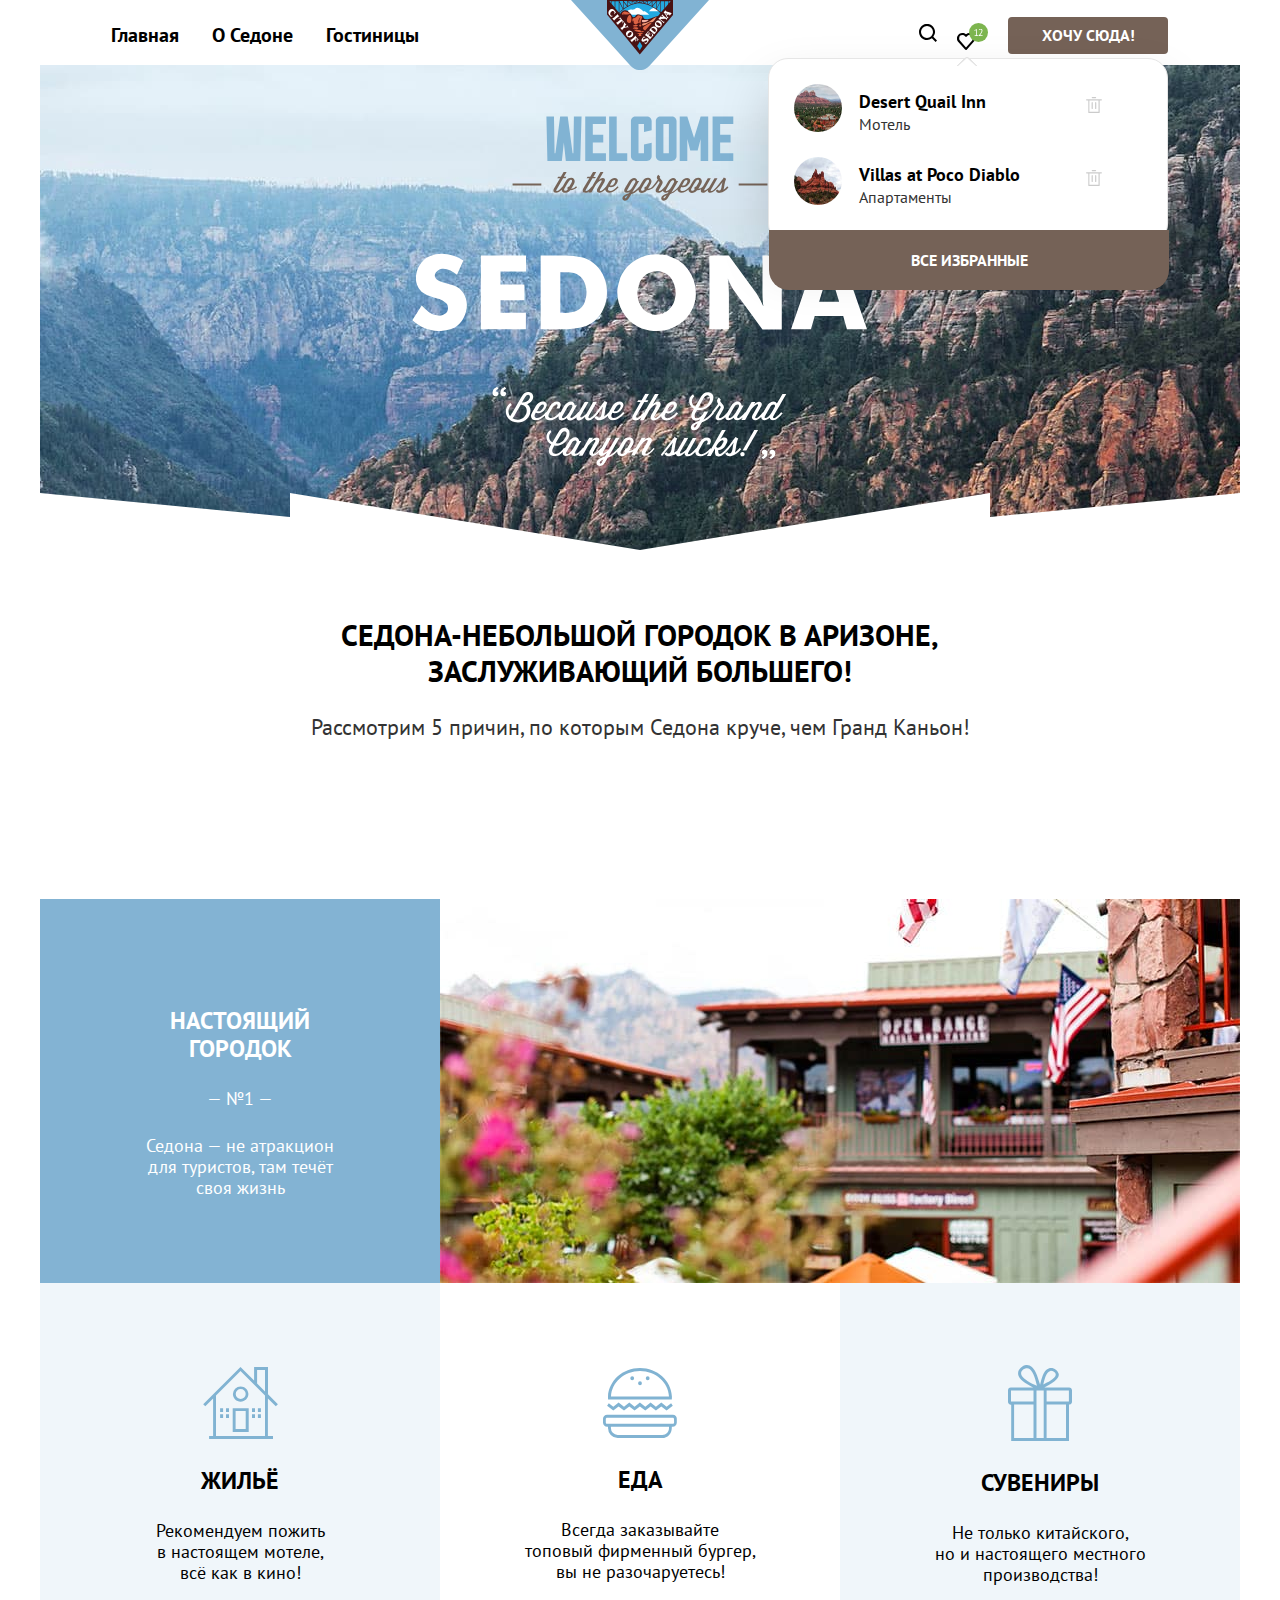
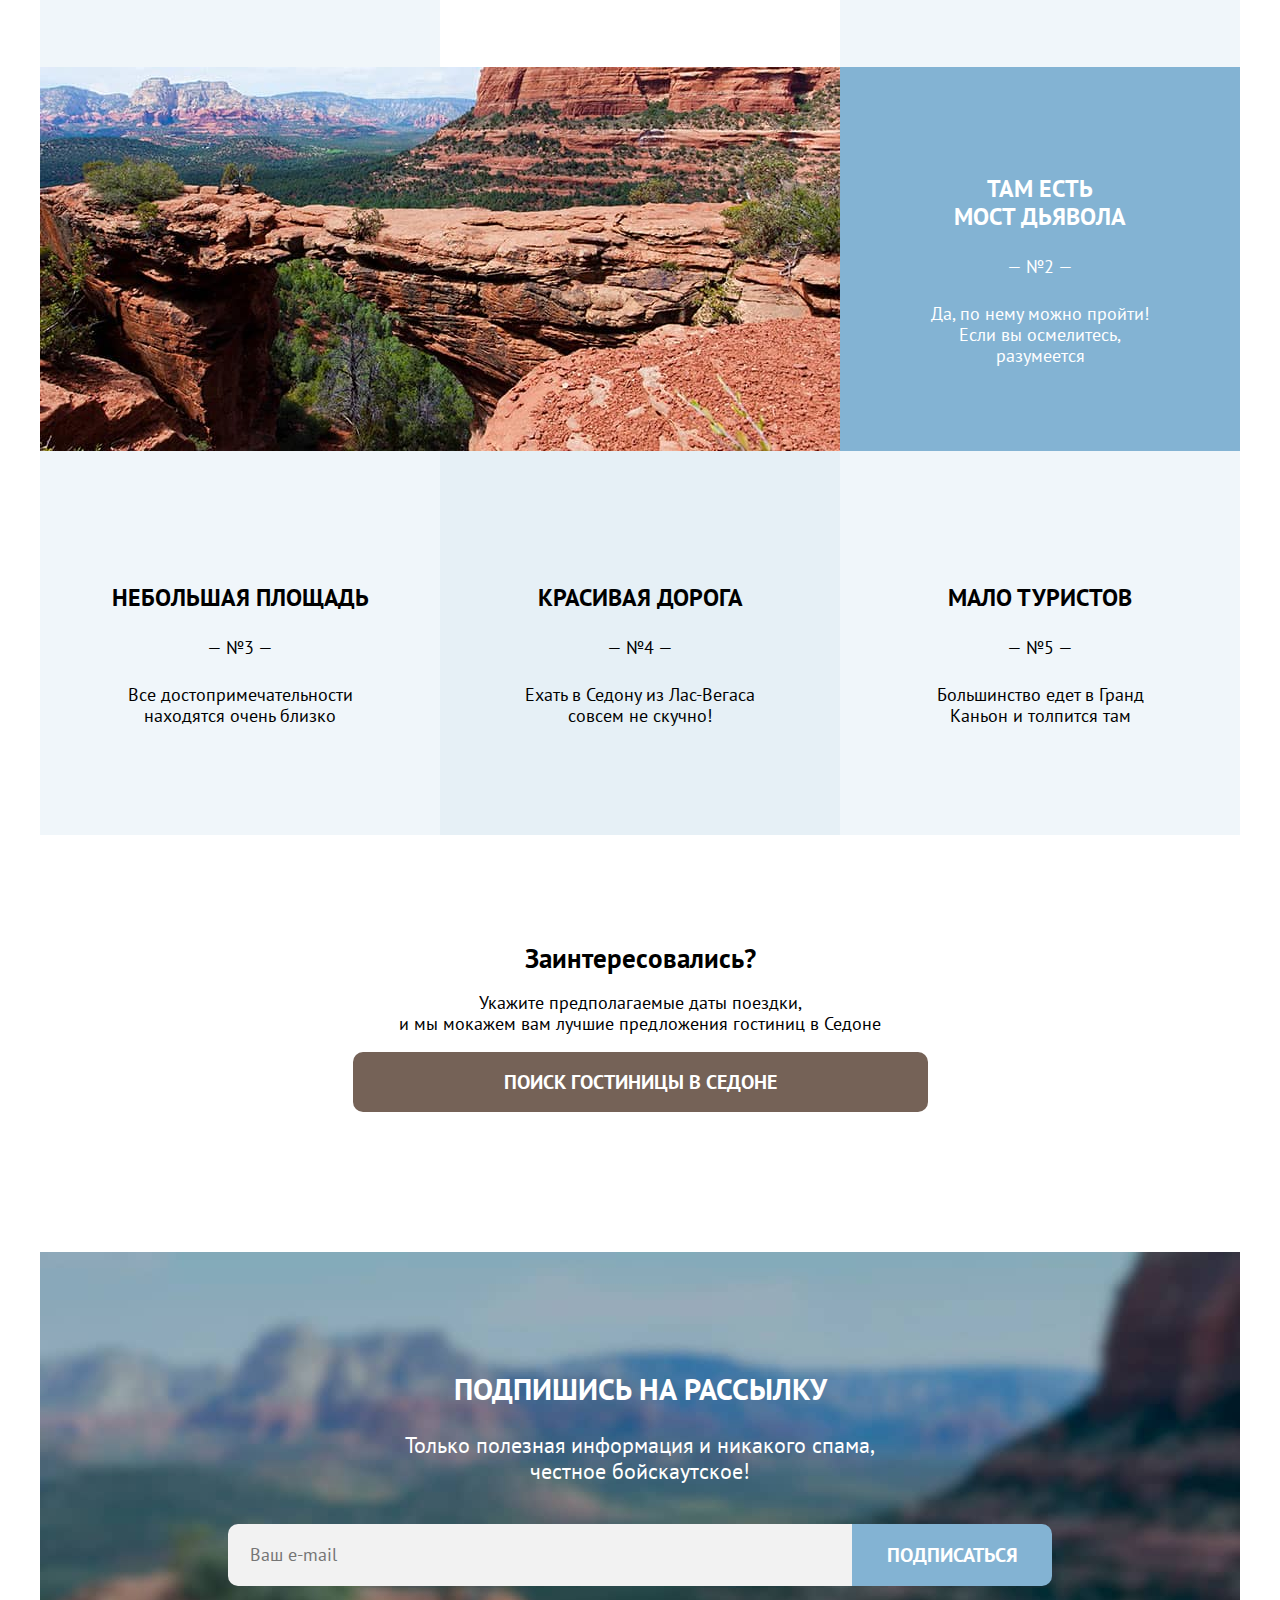
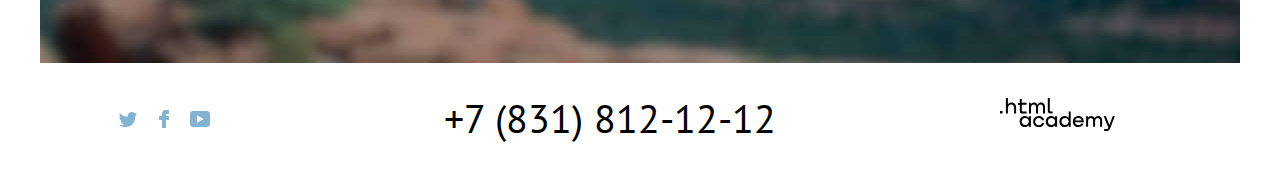
==== commit c9ff8781: "шлифовка" ====
--- a/index.html
+++ b/index.html
@@ -41,7 +41,7 @@
         <li class="navigation-user-item">
           <a class="navigation-link" href="#">
             <span class="visually-hidden">Избранное</span>
-            <img class="heart" src="images/header/heart.svg" alt="избранное">
+            <svg width="31" height="27" fill="none" xmlns="http://www.w3.org/2000/svg"><path d="M8.9 27a1 1 0 0 1-.8-.4l-7-7.9A5.4 5.4 0 0 1 5.5 10c1.3 0 2.5.5 3.5 1.3a5.5 5.5 0 0 1 9 4.1c0 1.3-.5 2.5-1.3 3.4l-7 7.9c-.2.2-.4.3-.8.3Zm-6-9.5L9 24.4l6.2-7c.5-.5.7-1.2.7-2 0-1.8-1.5-3.3-3.3-3.3-1 0-2 .5-2.7 1.3-.3.3-.6.4-.9.4-.3 0-.6-.2-.8-.4a3.7 3.7 0 0 0-2.7-1.3 3.3 3.3 0 0 0-3.3 3.3c-.1.9.3 1.6.7 2.1-.1 0-.1 0 0 0Z" fill="#000"/><path d="M31 9.5a9.5 9.5 0 1 1-19 0 9.5 9.5 0 0 1 19 0Z" fill="#7DB54F"/><path d="M17.6 12.3H19V7.4l.1-.6-.4.5-1 .8-.4-.5 2.2-1.7h.3v6.4h1.4v.7h-3.6v-.7Zm7.9-4.7-.2 1-.6 1.2a10.9 10.9 0 0 1-1.4 2.1l-.5.4H25.6v.7h-4v-.3a33.1 33.1 0 0 0 1.8-2.2 9.7 9.7 0 0 0 1-1.9c.2-.3.2-.6.2-.9 0-.3 0-.6-.3-.8-.1-.2-.4-.3-.8-.3l-.7.1-.7.4-.3-.6.8-.5a3 3 0 0 1 1-.1l.8.1a1.5 1.5 0 0 1 1 1v.6Z" fill="#fff"/></svg>
           </a>
           <!--поповер-->
           <svg class="popover-arrow" width="20" height="10" fill="none" xmlns="http://www.w3.org/2000/svg">
@@ -202,14 +202,16 @@
           <h2>Заинтересовались?</h2>
           <p class="travel-date">Укажите предполагаемые даты поездки,<br> и мы мокажем вам лучшие предложения гостиниц в
             Седоне</p>
-          <a class="button-brown looking-for-hotel" href="catalog.html">Поиск гостиницы в Седоне</a>
+            <div class="looking-for-hotel">
+              <a class="link" href="catalog.html">Поиск гостиницы в Седоне</a>
+            </div>
         </div>
       </section>
       <!--подписка на рассылку-->
       <section class="mailing">
         <div class="mailing-container">
-          <h2 class="subscription">Подпишись на рассылку</h2>
-          <p class="promise">Только полезная информация и никакого спама,<br>честное бойскаутское!</p>
+          <h2 class="subscription subscription-main">Подпишись на рассылку</h2>
+          <p class="promise promise-main">Только полезная информация и никакого спама,<br>честное бойскаутское!</p>
           <div>
             <form class="subscription-form" action="https://echo.htmlacademy.ru/" method="post">
               <p class="newsletter-email">
@@ -230,7 +232,7 @@
       <h2 class="visually-hidden">соц.сети.</h2>
       <ul class="footer-social-list">
         <li class="footer-social-item">
-          <a class="button" href="#">
+          <a class="button-social" href="#">
             <span class="visually-hidden">Twitter</span>
             <img class="twitter-icon" src="images/footer/social-twitter.svg" alt="иконка твиттера">
           </a>
@@ -251,10 +253,12 @@
     </section>
     <h2 class="visually-hidden">Телефон для связи</h2>
     <a class="contacts-phone" href="tel:+78318121212">+7 (831) 812-12-12</a>
-    <a class="promo" href="https://htmlacademy.ru/study">
-      <span class="visually-hidden">Промо-ссылка</span>
-      <img class="promo-link" src="images/footer/logo_htmlacademy.svg" alt="ссылка на сайт академии">
-    </a>
+    <div class="promo-wrapper">
+      <a class="promo" href="https://htmlacademy.ru/study">
+        <span class="visually-hidden">Промо-ссылка</span>
+        <img class="promo-link" src="images/footer/logo_htmlacademy.svg" alt="ссылка на сайт академии">
+      </a>
+    </div>
   </footer>
   <!--модальное окно
   <div class="modal-container">
--- a/styles/styles.css
+++ b/styles/styles.css
@@ -32,7 +32,6 @@
 
 .navigation {
   display: grid;
-  grid-template-areas: "page-navigation logo navigation-user";
   grid-template-columns: 530px 140px 530px;
   height: 65px;
   width: 1200px;
@@ -41,14 +40,21 @@
 }
 
 .page-navigation {
-  grid-area: page-navigation;
-  justify-content: left;
+  align-self: center;
+  margin: 0;
+  padding: 0;
+  grid-column-start: 1;
+  grid-column-end: 1;
+  justify-content: start;
   margin-left: 71px;
   padding: 0;
 }
 
-.page-navigation.navigation-item {
+.navigation-item {
+  display: flex;
+  margin:0;
   padding-right: 33px;
+  position: relative;
   font-family: PT Sans;
   font-style: normal;
   font-weight: bold;
@@ -57,50 +63,72 @@
   color: #000000;
 }
 
-.want-here {
-  display: flex;
-  align-items: center;
+.navigation-list {
+  display: flex;
+  align-self: center;
+  margin: 0;
+  padding: 0;
+  list-style-type: none;
+}
+
+.logo {
+  margin: 0;
+  padding: 0;
+  grid-column-start: 2;
+  grid-column-end: 2;
+  justify-self: center;
+  position: relative;
+  z-index: 1;
+}
+
+.navigation-user {
+  position: relative;
+  display: flex;
+  justify-content: right;
+  align-self: center;
+  margin: 0;
+  padding: 0;
+  list-style-type: none;
+}
+
+.navigation-user-item{
+  margin-top: 10px;
+  padding-right: 20px;
+}
+
+.want-here-wrapper {
+  padding: 0;
+  margin-top: 0;
   width: 160px;
   height: 37px;
-}
-
-.navigation-list {
-  display: flex;
-  margin: 0;
-  padding: 0;
-  list-style-type: none;
-}
-
-.logo {
-  grid-area: logo;
-  justify-self: center;
-  margin: 0;
-  padding: 0;
-  position: absolute;
-}
-
-.navigation-user {
-  grid-area: navigation-user;
-  display: flex;
-  justify-content: right;
+  display: flex;
+  align-self: center;
+  align-items: center;
+  justify-content: center;
   margin-right: 72px;
-  margin: 0;
-  padding: 0;
-  list-style-type: none;
-}
-
-.navigation-user-item {
-  padding-right: 20px;
-}
-
-.navigation-item {
-  display: flex;
-}
+  color: #ffffff;
+  background: #756257;
+  border-radius: 4px;
+}
+
+.want-here {
+  padding: 0;
+  margin: 0;
+  font-family: PT Sans;
+  font-style: normal;
+  font-weight: bold;
+  font-size: 16px;
+  line-height: 21px;
+  text-align: center;
+  text-transform: uppercase;
+}
+
 
 .navigation-link {
   display: block;
   flex-wrap: wrap;
-  padding: 19px 20px;
+  padding: 0;
+  margin: 0;
   color: inherit;
   line-height: 26px;
   font-weight: 700;
@@ -114,6 +142,138 @@
   min-height: 18px;
 }
 
+/*поповер*/
+
+.popover-arrow + .popover {
+  margin-top: 45px;
+}
+.popover-arrow {
+  position: absolute;
+  justify-self: center;
+  margin-top: 0;
+  margin-right: -50px;
+  z-index: 2;
+}
+
+.popover {
+  position: absolute;
+  top: 0;
+  right: 0;
+  z-index: 1;
+  box-sizing: border-box;
+  width: 400px;
+  margin: 62px 72px;
+  font-family: "PT Sans Narrow", sans-serif;
+  color: #242424;
+  min-height: 186px;
+  background: #ffffff;
+  border: 1px solid #e6e6e6;
+  box-shadow: 0px 25px 50px rgba(0, 0, 0, 0.15);
+  border-radius: 20px;
+}
+
+.popover-close-button {
+  position: absolute;
+  top: 0;
+  right: 0;
+  width: 72px;
+  height: 70px;
+}
+
+.popover-content {
+  height: 100%;
+}
+
+.full-list {
+  position: absolute;
+  margin-top: 25px;
+  padding: 0;
+  width: 400px;
+  height: 60px;
+  background: #756257;
+  border-radius: 0px 0px 20px 20px;
+  font-family: PT Sans;
+  font-style: normal;
+  font-weight: bold;
+  font-size: 16px;
+  line-height: 21px;
+  display: flex;
+  align-items: center;
+  justify-content: center;
+  text-transform: uppercase;
+  color: #ffffff;
+}
+
+.favourite-hotel-list {
+  padding: 0;
+  margin: 0;
+}
+
+.favourite-hotel {
+  display: grid;
+  grid-template-columns: 48px 244px 16px;
+  grid-template-rows: 24px 24px;
+  padding: 25px 25px 0px 25px;
+}
+
+.popup-favourite-hotel-image {
+  grid-column-start: 1;
+  grid-row: 1px / -1px;
+  width: 48px;
+  height: 48px;
+  border-radius: 50%;
+}
+
+.favourite-hotel-title {
+  padding-left: 17px;
+  grid-column-start: 2;
+  grid-row-start: 1;
+  grid-row-end: 1;
+  font-family: PT Sans;
+  font-style: normal;
+  font-weight: bold;
+  font-size: 18px;
+  line-height: 40px;
+  display: flex;
+  align-items: center;
+  color: #000000;
+}
+.favourite-hotel-type {
+  padding-left: 17px;
+  font-family: PT Sans;
+  font-style: normal;
+  font-weight: normal;
+  font-size: 16px;
+  line-height: 40px;
+  display: flex;
+  align-items: center;
+  color: #333333;
+  grid-column-start: 2;
+  grid-row-start: 2;
+  grid-row-end: 2;
+}
+
+.delete-button {
+  margin-bottom: -20px;
+  padding: 0;
+  min-width: min-content;
+  min-height: min-content;
+  display: block;
+  justify-content: center;
+  align-content: center;
+  grid-column-start: 3;
+  grid-row-start: 1;
+  grid-row-end: 1;
+  border: none;
+  background: none;
+}
+
+.delete-image {
+  margin: 0;
+  padding: 0;
+}
+
+/*главная страница*/
 .main-index {
   color: inherit;
   background-color: inherit;
@@ -123,7 +283,7 @@
 .background-container {
   flex-grow: 1;
   padding-top: 51.4px;
-  position: static;
+  position: relative;
   background-image: url("../images/main/index-background.jpg");
   background-size: 100% auto;
   background-repeat: no-repeat;
@@ -134,7 +294,6 @@
   display: block;
   position: absolute;
   bottom: 0;
-  height: 57px;
   width: 100%;
 }
 
@@ -261,12 +420,7 @@
   background-color: #83b3d3;
 }
 
-.button-brown {
-  color: #ffffff;
-  background-color: #756257;
-  text-decoration: none;
-  border-radius: 4px;
-}
+
 
 .interested {
   height: 417px;
@@ -279,8 +433,8 @@
 
 .looking-for-hotel {
   display: flex;
-  justify-content: space-around;
-  padding-top: 13px;
+  justify-content: center;
+  align-items: center;
   margin: 0 auto;
   width: 575px;
   height: 60px;
@@ -291,8 +445,14 @@
   line-height: 36px;
   text-align: center;
   text-transform: uppercase;
+  border-radius: 10px;
+  background-color: #756257;
+
+}
+
+.link {
+  text-decoration: none;
   color: #ffffff;
-  border-radius: 10px;
 }
 
 .mailing {
@@ -323,6 +483,15 @@
   background: #f2f2f2;
   border-radius: 10px 0px 0px 10px;
   border: none;
+  padding-left: 22px;
+  font-family: PT Sans;
+font-style: normal;
+font-weight: normal;
+font-size: 18px;
+line-height: 26px;
+display: flex;
+align-items: center;
+color: #000000;
 }
 
 .placeholder {
@@ -343,6 +512,17 @@
   height: 62px;
   border: none;
   border-radius: 0px 10px 10px 0px;
+  font-family: PT Sans;
+font-style: normal;
+font-weight: bold;
+font-size: 20px;
+line-height: 26px;
+/* or 130% */
+
+display: flex;
+justify-content: center;
+align-items: center;
+text-transform: uppercase;
 }
 
 /*сюда модальное окно*/
@@ -1054,8 +1234,17 @@
   line-height: 36px;
   text-align: center;
   text-transform: uppercase;
-  color: #000000;
-}
+}
+
+.subscription-main {
+  color:#ffffff
+}
+
+.subscription-catalog {
+  color: #000000;
+}
+
+
 
 .promise {
   font-family: PT Sans;
@@ -1064,7 +1253,14 @@
   font-size: 22px;
   line-height: 26px;
   text-align: center;
-  color: #333333;
+}
+
+.promise-main {
+color: #ffffff;
+}
+
+.promise-catalog {
+  color: #000000;
 }
 
 .contacts-phone {
@@ -1097,6 +1293,9 @@
 }
 
 .footer-social-item {
+  display: flex;
+  justify-content: center;
+  align-items: center;
   width: 32px;
   height: 40px;
   margin-right: 4px;
@@ -1106,6 +1305,7 @@
   align-content: center;
 }
 
+
 .contacts-phone {
   display: flex;
   justify-content: space-around;
@@ -1115,9 +1315,16 @@
   padding: 0;
 }
 
+.promo-wrapper {
+  display: flex;
+  align-content: center;
+}
+
 .promo {
   width: 240px;
   height: 50px;
+  margin: 0;
+  padding: 0;
 }
 
 .visually-hidden {
